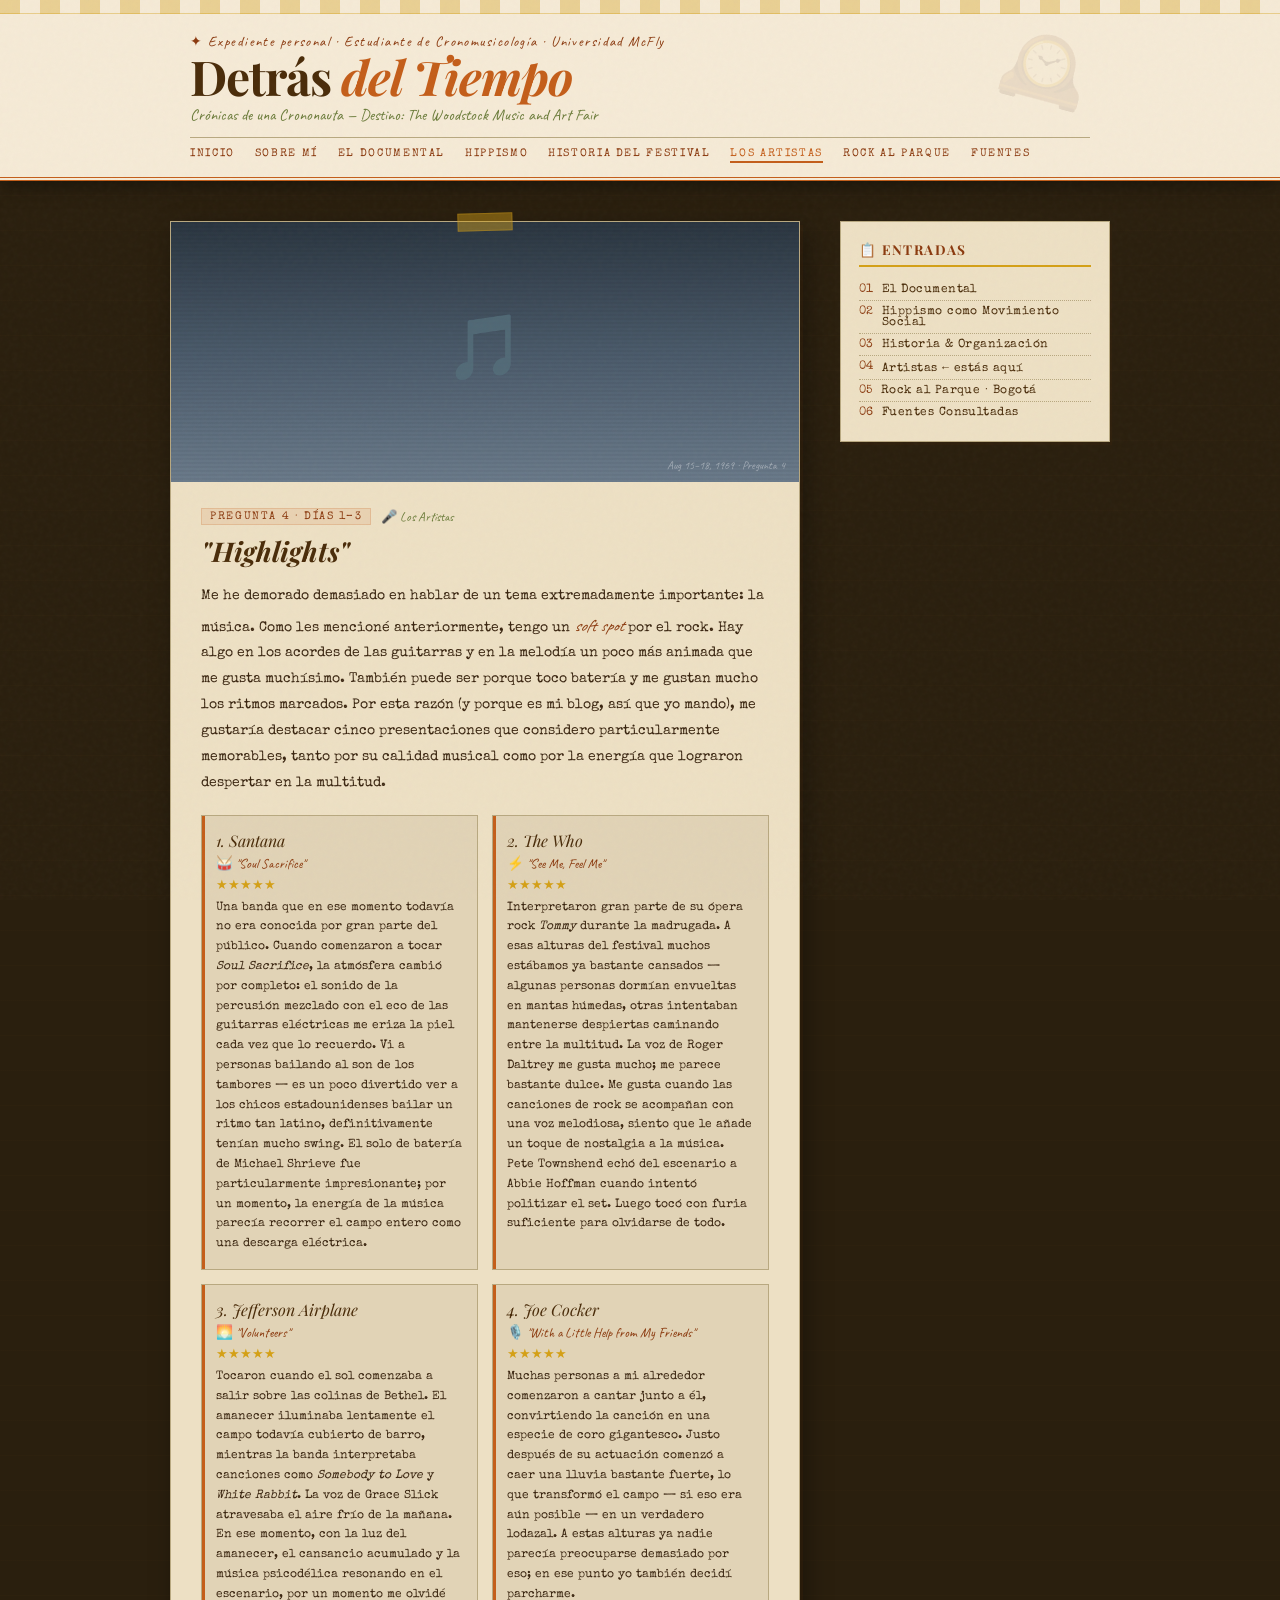
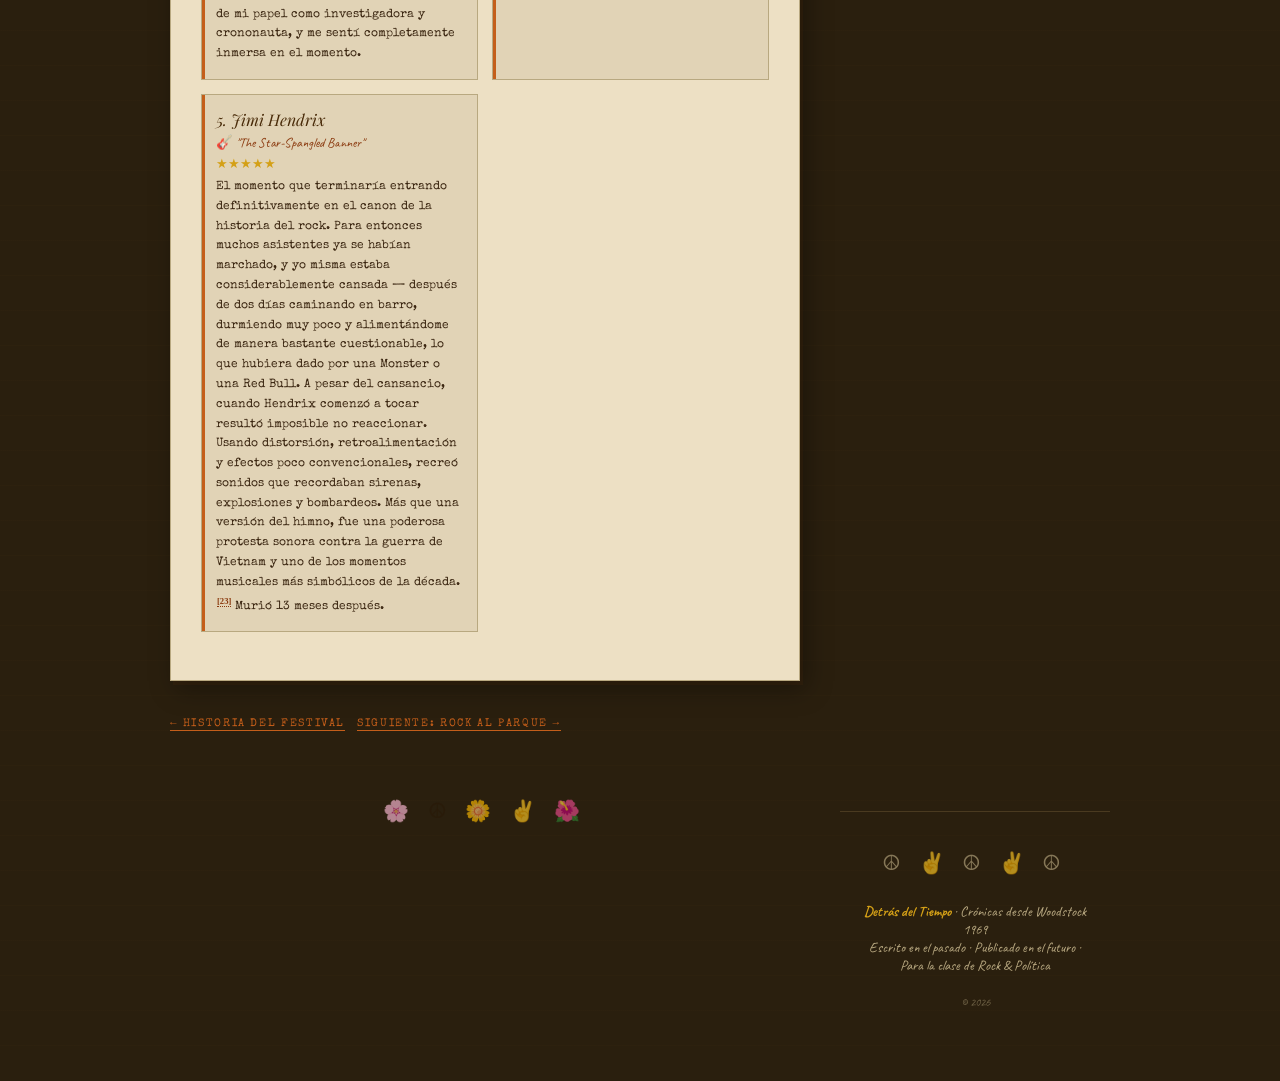
==== artistas.html @ f682b3ed "Update artistas.html" ====
<!DOCTYPE html>
<html lang="es">
<head>
<meta charset="UTF-8">
<meta name="viewport" content="width=device-width, initial-scale=1.0">
<title>Los Artistas — Detrás del Tiempo</title>
<link rel="stylesheet" href="style.css">
<style>
  .cite-link {
    font-size: 0.72em;
    vertical-align: super;
    color: var(--rust, #b85c38);
    text-decoration: none;
    font-family: 'Georgia', serif;
    font-weight: 700;
    margin-left: 1px;
    border-bottom: 1px dotted var(--rust, #b85c38);
    transition: color 0.2s, border-color 0.2s;
  }
  .cite-link:hover {
    color: var(--burnt, #8b3a1e);
    border-color: var(--burnt, #8b3a1e);
  }
</style>
</head>
<body>

<header>
  <div class="header-tape"></div>
  <div class="header-inner">
    <div class="peace-deco">🕰️</div>
    <p class="blog-eyebrow">✦ Expediente personal · Estudiante de Cronomusicología · Universidad McFly</p>
    <a href="index.html" class="blog-title">Detrás <span>del Tiempo</span></a>
    <p class="blog-subtitle">Crónicas de una Crononauta — Destino: The Woodstock Music and Art Fair</p>
    <nav>
      <a href="index.html">Inicio</a>
      <a href="sobre-mi.html">Sobre Mí</a>
      <a href="documental.html">El Documental</a>
      <a href="movimiento.html">Hippismo</a>
      <a href="historia.html">Historia del Festival</a>
      <a href="artistas.html" class="active">Los Artistas</a>
      <a href="bogota.html">Rock al Parque</a>
      <a href="fuentes.html">Fuentes</a>
    </nav>
  </div>
</header>

<div class="container">
  <main>
    <article class="card">
      <div class="tape"></div>
      <div class="page-hero ph-rain">
        <div class="photo-overlay"></div>
        <div class="hero-label">
          <span class="hero-emoji">🎵</span>
        </div>
        <div class="hero-stamp">Aug 15–18, 1969 · Pregunta 4</div>
      </div>
      <div class="card-body">
        <div class="card-meta">
          <span class="card-date">Pregunta 4 · Días 1–3</span>
          <span class="card-tag">🎤 Los Artistas</span>
        </div>
        <h1 class="card-title">"Highlights"</h1>

        <p class="text">
          Me he demorado demasiado en hablar de un tema extremadamente importante: la música.
          Como les mencioné anteriormente, tengo un <em>soft spot</em> por el rock. Hay algo
          en los acordes de las guitarras y en la melodía un poco más animada que me gusta
          muchísimo. También puede ser porque toco batería y me gustan mucho los ritmos
          marcados. Por esta razón (y porque es mi blog, así que yo mando), me gustaría
          destacar cinco presentaciones que considero particularmente memorables, tanto por
          su calidad musical como por la energía que lograron despertar en la multitud.
        </p>

        <div class="artist-grid">

          <div class="artist-card">
            <p class="artist-name">1. Santana</p>
            <p class="artist-song">🥁 "Soul Sacrifice"</p>
            <p class="artist-stars">★★★★★</p>
            <p class="artist-desc">Una banda que en ese momento todavía no era conocida por gran parte del público. Cuando comenzaron a tocar <em>Soul Sacrifice</em>, la atmósfera cambió por completo: el sonido de la percusión mezclado con el eco de las guitarras eléctricas me eriza la piel cada vez que lo recuerdo. Vi a personas bailando al son de los tambores — es un poco divertido ver a los chicos estadounidenses bailar un ritmo tan latino, definitivamente tenían mucho swing. El solo de batería de Michael Shrieve fue particularmente impresionante; por un momento, la energía de la música parecía recorrer el campo entero como una descarga eléctrica.</p>
          </div>

          <div class="artist-card">
            <p class="artist-name">2. The Who</p>
            <p class="artist-song">⚡ "See Me, Feel Me"</p>
            <p class="artist-stars">★★★★★</p>
            <p class="artist-desc">Interpretaron gran parte de su ópera rock <em>Tommy</em> durante la madrugada. A esas alturas del festival muchos estábamos ya bastante cansados — algunas personas dormían envueltas en mantas húmedas, otras intentaban mantenerse despiertas caminando entre la multitud. La voz de Roger Daltrey me gusta mucho; me parece bastante dulce. Me gusta cuando las canciones de rock se acompañan con una voz melodiosa, siento que le añade un toque de nostalgia a la música. Pete Townshend echó del escenario a Abbie Hoffman cuando intentó politizar el set. Luego tocó con furia suficiente para olvidarse de todo.</p>
          </div>

          <div class="artist-card">
            <p class="artist-name">3. Jefferson Airplane</p>
            <p class="artist-song">🌅 "Volunteers"</p>
            <p class="artist-stars">★★★★★</p>
            <p class="artist-desc">Tocaron cuando el sol comenzaba a salir sobre las colinas de Bethel. El amanecer iluminaba lentamente el campo todavía cubierto de barro, mientras la banda interpretaba canciones como <em>Somebody to Love</em> y <em>White Rabbit</em>. La voz de Grace Slick atravesaba el aire frío de la mañana. En ese momento, con la luz del amanecer, el cansancio acumulado y la música psicodélica resonando en el escenario, por un momento me olvidé de mi papel como investigadora y crononauta, y me sentí completamente inmersa en el momento.</p>
          </div>

          <div class="artist-card">
            <p class="artist-name">4. Joe Cocker</p>
            <p class="artist-song">🎙️ "With a Little Help from My Friends"</p>
            <p class="artist-stars">★★★★★</p>
            <p class="artist-desc">Muchas personas a mi alrededor comenzaron a cantar junto a él, convirtiendo la canción en una especie de coro gigantesco. Justo después de su actuación comenzó a caer una lluvia bastante fuerte, lo que transformó el campo — si eso era aún posible — en un verdadero lodazal. A estas alturas ya nadie parecía preocuparse demasiado por eso; en ese punto yo también decidí parcharme.</p>
          </div>

          <div class="artist-card">
            <p class="artist-name">5. Jimi Hendrix</p>
            <p class="artist-song">🎸 "The Star-Spangled Banner"</p>
            <p class="artist-stars">★★★★★</p>
            <p class="artist-desc">El momento que terminaría entrando definitivamente en el canon de la historia del rock. Para entonces muchos asistentes ya se habían marchado, y yo misma estaba considerablemente cansada — después de dos días caminando en barro, durmiendo muy poco y alimentándome de manera bastante cuestionable, lo que hubiera dado por una Monster o una Red Bull. A pesar del cansancio, cuando Hendrix comenzó a tocar resultó imposible no reaccionar. Usando distorsión, retroalimentación y efectos poco convencionales, recreó sonidos que recordaban sirenas, explosiones y bombardeos. Más que una versión del himno, fue una poderosa protesta sonora contra la guerra de Vietnam y uno de los momentos musicales más simbólicos de la década.<a href="fuentes.html#h23" class="cite-link" title="Jimi Hendrix's National Anthem – Live For Live Music">[23]</a> Murió 13 meses después.</p>
          </div>
        </div>

      </div>
    </article>

    <div style="display:flex; gap:12px; flex-wrap:wrap; margin-bottom:20px">
      <a href="historia.html" class="read-more">← Historia del Festival</a>
      <a href="bogota.html" class="read-more">Siguiente: Rock al Parque →</a>
    </div>
  </main>

    <div class="sidebar-widget">
      <p class="widget-title">📋 Entradas</p>
      <ul class="toc-list">
        <li><a href="documental.html"><span class="toc-num">01</span> El Documental</a></li>
        <li><a href="movimiento.html"><span class="toc-num">02</span> Hippismo como Movimiento Social</a></li>
        <li><a href="historia.html"><span class="toc-num">03</span> Historia & Organización</a></li>
        <li><a href="artistas.html"><span class="toc-num">04</span> Artistas ← estás aquí</a></li>
        <li><a href="bogota.html"><span class="toc-num">05</span> Rock al Parque · Bogotá</a></li>
        <li><a href="fuentes.html"><span class="toc-num">06</span> Fuentes Consultadas</a></li>
      </ul>
    </div>

    <div class="flowers">🌸 ☮ 🌼 ✌ 🌺</div>

<footer>
  <div class="flowers">☮ ✌ ☮ ✌ ☮</div><br>
  <strong>Detrás del Tiempo</strong> · Crónicas desde Woodstock 1969<br>
  Escrito en el pasado · Publicado en el futuro · Para la clase de Rock & Política
  <br><br>
  <small style="opacity:0.5">© 2026</small>
</footer>

</body>
</html>
---- style.css ----
/* ═══════════════════════════════════════
   DETRÁS DEL TIEMPO — Woodstock '69
   Shared Stylesheet
═══════════════════════════════════════ */

@import url('https://fonts.googleapis.com/css2?family=Special+Elite&family=Caveat:wght@400;600;700&family=Playfair+Display:ital,wght@0,400;0,700;1,400&display=swap');

:root {
  --cream: #f5ead6;
  --burnt: #c45e1a;
  --brown: #4a2c0a;
  --olive: #6b7c3a;
  --mustard: #d4a017;
  --rust: #8b3a0f;
  --ink: #2a1a08;
  --paper: #ede0c4;
  --fade: #b8a880;
  --dark-bg: #2a1f0e;
}

* { margin: 0; padding: 0; box-sizing: border-box; }
html { scroll-behavior: smooth; }

body {
  background-color: var(--dark-bg);
  background-image: repeating-linear-gradient(0deg, transparent, transparent 34px, rgba(90,60,20,0.06) 34px, rgba(90,60,20,0.06) 35px);
  font-family: 'Special Elite', monospace;
  color: var(--ink);
  overflow-x: hidden;
  min-height: 100vh;
}

body::before {
  content: '';
  position: fixed;
  top: 0; left: 0; width: 100%; height: 100%;
  background-image: url("data:image/svg+xml,%3Csvg viewBox='0 0 200 200' xmlns='http://www.w3.org/2000/svg'%3E%3Cfilter id='n'%3E%3CfeTurbulence type='fractalNoise' baseFrequency='0.9' numOctaves='4' stitchTiles='stitch'/%3E%3C/filter%3E%3Crect width='100%25' height='100%25' filter='url(%23n)' opacity='0.07'/%3E%3C/svg%3E");
  pointer-events: none;
  z-index: 1000;
  opacity: 0.35;
}

/* ─── HEADER ─── */
header {
  background: var(--cream);
  border-bottom: 4px double var(--burnt);
  position: sticky;
  top: 0;
  z-index: 500;
  box-shadow: 0 4px 20px rgba(0,0,0,0.4);
}

.header-tape {
  height: 14px;
  background: repeating-linear-gradient(90deg, rgba(212,160,23,0.35) 0px, rgba(212,160,23,0.35) 20px, transparent 20px, transparent 40px);
  border-bottom: 1px solid rgba(212,160,23,0.4);
}

.header-inner {
  max-width: 980px;
  margin: 0 auto;
  padding: 18px 40px 14px;
  position: relative;
}

.blog-eyebrow {
  font-family: 'Caveat', cursive;
  font-size: 0.9rem;
  color: var(--rust);
  letter-spacing: 0.1em;
  margin-bottom: 2px;
}

.blog-title {
  font-family: 'Playfair Display', serif;
  font-size: 3rem;
  font-weight: 700;
  color: var(--brown);
  line-height: 1;
  letter-spacing: -0.02em;
  text-decoration: none;
  display: inline-block;
}

.blog-title span { color: var(--burnt); font-style: italic; }

.blog-subtitle {
  font-family: 'Caveat', cursive;
  font-size: 1rem;
  color: var(--olive);
  margin-top: 4px;
}

.peace-deco {
  position: absolute;
  right: 40px;
  top: 10px;
  font-size: 4.5rem;
  opacity: 0.1;
  transform: rotate(15deg);
  user-select: none;
}

nav {
  border-top: 1px solid var(--fade);
  margin-top: 12px;
  padding-top: 10px;
  display: flex;
  gap: 20px;
  flex-wrap: wrap;
}

nav a {
  font-family: 'Special Elite', monospace;
  font-size: 0.68rem;
  color: var(--rust);
  text-decoration: none;
  letter-spacing: 0.15em;
  text-transform: uppercase;
  transition: color 0.2s;
  white-space: nowrap;
  padding-bottom: 2px;
}

nav a:hover { color: var(--burnt); }
nav a.active {
  color: var(--burnt);
  border-bottom: 2px solid var(--burnt);
}

/* ─── PAGE LAYOUT ─── */
.container {
  max-width: 980px;
  margin: 40px auto;
  padding: 0 20px;
  display: grid;
  grid-template-columns: 1fr 270px;
  gap: 40px;
  align-items: start;
}

.container.full-width {
  grid-template-columns: 1fr;
  max-width: 780px;
}

/* ─── PAGE HERO ─── */
.page-hero {
  width: 100%;
  height: 260px;
  display: flex;
  align-items: center;
  justify-content: center;
  position: relative;
  overflow: hidden;
  margin-bottom: 0;
}

.ph-film    { background: linear-gradient(160deg,#1a1a2e,#2d2d4a,#0a0a1a); }
.ph-crowd   { background: linear-gradient(160deg,#4a6741,#2d4a28,#1a2e18,#3d5c38); }
.ph-stage   { background: linear-gradient(180deg,#1a0a00,#3d1a00,#6b3010,#c45e1a); }
.ph-rain    { background: linear-gradient(180deg,#2a3540,#4a5a6a,#6a7a8a); }
.ph-bogota  { background: linear-gradient(160deg,#1a3020,#2a5035,#3a6a45,#1a3020); }
.ph-sources { background: linear-gradient(160deg,#2a1f0e,#4a3520,#3a2510); }
.ph-home    { background: linear-gradient(160deg,#3d1a00,#6b3010,#4a6741,#1a2e18); }

.photo-overlay {
  position: absolute;
  inset: 0;
  background: repeating-linear-gradient(0deg,transparent,transparent 2px,rgba(0,0,0,0.04) 2px,rgba(0,0,0,0.04) 4px);
}

.hero-label {
  font-family: 'Caveat', cursive;
  color: rgba(255,255,255,0.8);
  font-size: 1.1rem;
  text-align: center;
  z-index: 1;
  padding: 16px 24px;
}

.hero-emoji { font-size: 4rem; display: block; margin-bottom: 8px; }
.hero-stamp {
  position: absolute;
  bottom: 10px; right: 14px;
  font-family: 'Caveat', cursive;
  font-size: 0.72rem;
  color: rgba(255,255,255,0.4);
}

/* ─── CARD / CONTENT WRAPPER ─── */
.card {
  background: var(--paper);
  border: 1px solid var(--fade);
  margin-bottom: 36px;
  position: relative;
  box-shadow: 3px 4px 0 rgba(74,44,10,0.2), 6px 8px 24px rgba(0,0,0,0.35);
  animation: fadeUp 0.6s ease both;
}

@keyframes fadeUp {
  from { opacity: 0; transform: translateY(22px); }
  to   { opacity: 1; transform: translateY(0); }
}

.tape {
  position: absolute;
  top: -9px;
  left: 50%;
  transform: translateX(-50%) rotate(-1.5deg);
  width: 55px;
  height: 18px;
  background: rgba(212,160,23,0.45);
  border: 1px solid rgba(212,160,23,0.3);
  z-index: 10;
}

.card-body { padding: 26px 30px 30px; }

.card-meta {
  display: flex;
  align-items: center;
  gap: 10px;
  margin-bottom: 10px;
  flex-wrap: wrap;
}

.card-date {
  font-family: 'Special Elite', monospace;
  font-size: 0.68rem;
  letter-spacing: 0.15em;
  text-transform: uppercase;
  color: var(--rust);
  background: rgba(196,94,26,0.1);
  padding: 2px 8px;
  border: 1px solid rgba(196,94,26,0.2);
}

.card-tag {
  font-family: 'Caveat', cursive;
  font-size: 0.82rem;
  color: var(--olive);
}

.academic-badge {
  font-family: 'Special Elite', monospace;
  font-size: 0.6rem;
  letter-spacing: 0.12em;
  text-transform: uppercase;
  background: var(--brown);
  color: var(--cream);
  padding: 2px 7px;
}

.card-title {
  font-family: 'Playfair Display', serif;
  font-size: 1.7rem;
  font-weight: 700;
  color: var(--brown);
  line-height: 1.2;
  margin-bottom: 16px;
  font-style: italic;
}

.text {
  font-family: 'Special Elite', monospace;
  font-size: 0.86rem;
  line-height: 1.88;
  color: #3a2510;
}

.text em {
  font-family: 'Caveat', cursive;
  font-size: 1.05rem;
  color: var(--rust);
  font-style: italic;
}

.text strong { color: var(--brown); }

/* ─── ACADEMIC BOX ─── */
.academic-box {
  background: rgba(74,44,10,0.06);
  border-left: 3px solid var(--mustard);
  padding: 16px 18px;
  margin: 18px 0;
}

.academic-box h4 {
  font-family: 'Playfair Display', serif;
  font-size: 0.95rem;
  color: var(--brown);
  margin-bottom: 8px;
  font-style: italic;
}

.academic-box p {
  font-family: 'Special Elite', monospace;
  font-size: 0.82rem;
  line-height: 1.82;
  color: #3a2510;
  margin-bottom: 14px;
}

/* ─── FICHA TÉCNICA ─── */
.ficha {
  background: var(--cream);
  border: 2px solid var(--brown);
  padding: 20px 22px;
  margin: 18px 0;
  position: relative;
}

.ficha::before {
  content: 'FICHA TÉCNICA';
  position: absolute;
  top: -10px; left: 16px;
  background: var(--brown);
  color: var(--cream);
  font-family: 'Special Elite', monospace;
  font-size: 0.65rem;
  letter-spacing: 0.2em;
  padding: 2px 10px;
}

.ficha-grid {
  display: grid;
  grid-template-columns: 1fr 1fr;
  gap: 6px 20px;
  margin-top: 10px;
}

.ficha-item {
  font-family: 'Special Elite', monospace;
  font-size: 0.78rem;
  color: var(--brown);
  line-height: 1.5;
  padding: 4px 0;
  border-bottom: 1px dotted var(--fade);
}

.ficha-item strong {
  display: block;
  font-size: 0.65rem;
  letter-spacing: 0.1em;
  text-transform: uppercase;
  color: var(--rust);
}

/* ─── POSTER ─── */
.poster {
  background: #1a0a00;
  border: 3px solid var(--mustard);
  padding: 20px;
  margin: 18px 0;
  text-align: center;
  position: relative;
  overflow: hidden;
}

.poster::before {
  content: '';
  position: absolute;
  inset: 4px;
  border: 1px solid rgba(212,160,23,0.3);
  pointer-events: none;
}

.poster-title {
  font-family: 'Playfair Display', serif;
  font-size: 1.5rem;
  color: var(--mustard);
  letter-spacing: 0.1em;
  text-transform: uppercase;
}

.poster-sub {
  font-family: 'Special Elite', monospace;
  font-size: 0.7rem;
  color: var(--cream);
  letter-spacing: 0.15em;
  text-transform: uppercase;
  margin: 6px 0 14px;
  opacity: 0.7;
}

.poster-divider { border: none; border-top: 1px solid rgba(212,160,23,0.4); margin: 10px 0; }

.poster-headliner { font-family: 'Playfair Display', serif; font-style: italic; color: var(--cream); margin: 6px 0; }
.poster-headliner.lg { font-size: 1.3rem; }
.poster-headliner.md { font-size: 1.05rem; opacity: 0.9; }
.poster-headliner.sm { font-size: 0.85rem; opacity: 0.75; }
.poster-headliner.xs { font-size: 0.72rem; opacity: 0.6; letter-spacing: 0.05em; }

.poster-date {
  font-family: 'Special Elite', monospace;
  font-size: 0.65rem;
  color: var(--mustard);
  letter-spacing: 0.2em;
  text-transform: uppercase;
  margin-top: 14px;
  opacity: 0.8;
}

/* ─── TIMELINE ─── */
.timeline { margin: 20px 0; }

.tl-item {
  display: flex;
  gap: 14px;
  margin-bottom: 16px;
  align-items: flex-start;
}

.tl-dot {
  width: 30px; height: 30px;
  border-radius: 50%;
  background: var(--burnt);
  border: 2px solid var(--mustard);
  flex-shrink: 0;
  display: flex;
  align-items: center;
  justify-content: center;
  font-size: 0.65rem;
  color: var(--cream);
  font-family: 'Special Elite', monospace;
  margin-top: 2px;
}

.tl-content h5 {
  font-family: 'Playfair Display', serif;
  font-size: 0.92rem;
  color: var(--brown);
  font-style: italic;
  margin-bottom: 4px;
}

.tl-content p {
  font-family: 'Special Elite', monospace;
  font-size: 0.78rem;
  color: #3a2510;
  line-height: 1.75;
}

/* ─── ARTIST GRID ─── */
.artist-grid {
  display: grid;
  grid-template-columns: 1fr 1fr;
  gap: 14px;
  margin: 18px 0;
}

.artist-card {
  background: rgba(74,44,10,0.07);
  border: 1px solid var(--fade);
  padding: 14px;
  position: relative;
}

.artist-card::before {
  content: '';
  position: absolute;
  top: 0; left: 0;
  width: 3px; height: 100%;
  background: var(--burnt);
}

.artist-name { font-family: 'Playfair Display', serif; font-size: 1rem; color: var(--brown); font-style: italic; margin-bottom: 4px; }
.artist-song { font-family: 'Caveat', cursive; font-size: 0.85rem; color: var(--rust); margin-bottom: 5px; }
.artist-stars { color: var(--mustard); font-size: 0.8rem; margin-bottom: 6px; }
.artist-desc { font-family: 'Special Elite', monospace; font-size: 0.75rem; color: #3a2510; line-height: 1.65; }

/* ─── QUOTE ─── */
.quote-block {
  border-left: 4px solid var(--burnt);
  padding: 12px 18px;
  margin: 16px 0;
  background: rgba(196,94,26,0.05);
}

.quote-block blockquote {
  font-family: 'Playfair Display', serif;
  font-style: italic;
  font-size: 1rem;
  color: var(--brown);
  line-height: 1.7;
}

.quote-block cite {
  display: block;
  margin-top: 6px;
  font-family: 'Special Elite', monospace;
  font-size: 0.65rem;
  color: var(--rust);
  letter-spacing: 0.1em;
  text-transform: uppercase;
}

/* ─── STICKY NOTE ─── */
.sticky-note {
  background: #f0e68c;
  padding: 18px 20px;
  transform: rotate(1.2deg);
  box-shadow: 2px 3px 10px rgba(0,0,0,0.25);
  margin-bottom: 32px;
  font-family: 'Caveat', cursive;
  font-size: 1rem;
  line-height: 1.7;
  color: #2a1a00;
  border-top: 3px solid rgba(0,0,0,0.08);
  animation: fadeUp 0.5s ease both;
}

.sticky-note strong { display: block; font-size: 1.1rem; margin-bottom: 4px; }

/* ─── DIVIDER ─── */
.divider {
  text-align: center;
  color: var(--mustard);
  font-size: 1rem;
  letter-spacing: 0.5em;
  margin: 4px 0 28px;
  opacity: 0.55;
}

/* ─── HOME POST CARDS ─── */
.post-card {
  background: var(--paper);
  border: 1px solid var(--fade);
  margin-bottom: 28px;
  position: relative;
  box-shadow: 3px 4px 0 rgba(74,44,10,0.2), 6px 8px 20px rgba(0,0,0,0.3);
  transition: transform 0.2s, box-shadow 0.2s;
}

.post-card:hover {
  transform: translateY(-3px);
  box-shadow: 4px 7px 0 rgba(74,44,10,0.2), 8px 14px 28px rgba(0,0,0,0.4);
}

.post-thumb {
  width: 100%;
  height: 180px;
  display: flex;
  align-items: center;
  justify-content: center;
  position: relative;
  overflow: hidden;
}

.post-thumb-label {
  font-family: 'Caveat', cursive;
  color: rgba(255,255,255,0.75);
  font-size: 0.9rem;
  text-align: center;
  z-index: 1;
  padding: 10px;
}

.post-thumb-emoji { font-size: 2.8rem; display: block; margin-bottom: 4px; }

.post-body { padding: 18px 20px 20px; }

.post-title-link {
  font-family: 'Playfair Display', serif;
  font-size: 1.25rem;
  font-weight: 700;
  color: var(--brown);
  line-height: 1.3;
  margin-bottom: 8px;
  font-style: italic;
  text-decoration: none;
  display: block;
}

.post-title-link:hover { color: var(--burnt); }

.post-excerpt {
  font-family: 'Special Elite', monospace;
  font-size: 0.8rem;
  line-height: 1.75;
  color: #3a2510;
  margin-bottom: 12px;
}

.read-more {
  display: inline-block;
  font-family: 'Special Elite', monospace;
  font-size: 0.68rem;
  letter-spacing: 0.15em;
  text-transform: uppercase;
  color: var(--burnt);
  text-decoration: none;
  border-bottom: 1px solid var(--burnt);
  padding-bottom: 1px;
  transition: all 0.2s;
}

.read-more:hover { color: var(--rust); border-color: var(--rust); }

/* ─── SIDEBAR ─── */
.sidebar { position: sticky; top: 100px; }

.sidebar-widget {
  background: var(--paper);
  border: 1px solid var(--fade);
  padding: 18px;
  margin-bottom: 20px;
  box-shadow: 2px 3px 0 rgba(74,44,10,0.15);
}

.widget-title {
  font-family: 'Playfair Display', serif;
  font-size: 0.85rem;
  font-weight: 700;
  color: var(--rust);
  text-transform: uppercase;
  letter-spacing: 0.1em;
  margin-bottom: 12px;
  padding-bottom: 7px;
  border-bottom: 2px solid var(--mustard);
}

.about-text {
  font-family: 'Caveat', cursive;
  font-size: 0.98rem;
  line-height: 1.7;
  color: var(--brown);
}

.avatar-circle {
  width: 65px; height: 65px;
  border-radius: 50%;
  background: linear-gradient(135deg, var(--olive), var(--burnt));
  display: flex;
  align-items: center;
  justify-content: center;
  font-size: 1.8rem;
  margin: 0 auto 10px;
  border: 3px solid var(--mustard);
}

.setlist { list-style: none; }

.setlist li {
  font-family: 'Special Elite', monospace;
  font-size: 0.75rem;
  color: var(--brown);
  padding: 5px 0;
  border-bottom: 1px dotted var(--fade);
  display: flex;
  justify-content: space-between;
}

.setlist li:last-child { border-bottom: none; }
.setlist li span { font-family: 'Caveat', cursive; color: var(--rust); font-size: 0.82rem; }

.context-tag {
  display: inline-block;
  background: var(--olive);
  color: var(--cream);
  font-size: 0.58rem;
  letter-spacing: 0.1em;
  text-transform: uppercase;
  padding: 2px 6px;
  margin: 2px 2px 2px 0;
}

.flowers {
  text-align: center;
  font-size: 1.3rem;
  letter-spacing: 0.3em;
  padding: 8px 0;
  opacity: 0.65;
}

.toc-list { list-style: none; }

.toc-list li {
  border-bottom: 1px dotted var(--fade);
  padding: 5px 0;
}

.toc-list li:last-child { border-bottom: none; }

.toc-list a {
  font-family: 'Special Elite', monospace;
  font-size: 0.72rem;
  color: var(--brown);
  text-decoration: none;
  letter-spacing: 0.04em;
  transition: color 0.2s;
  display: flex;
  gap: 8px;
  align-items: flex-start;
}

.toc-list a:hover { color: var(--burnt); }
.toc-num { color: var(--rust); flex-shrink: 0; }

/* ─── SOURCES ─── */
.sources-list { list-style: none; }

.sources-list li {
  font-family: 'Special Elite', monospace;
  font-size: 0.78rem;
  color: #3a2510;
  line-height: 1.75;
  padding: 8px 0 8px 16px;
  border-bottom: 1px dotted var(--fade);
  position: relative;
}

.sources-list li::before { content: '›'; position: absolute; left: 0; color: var(--rust); }
.sources-list li:last-child { border-bottom: none; }
.sources-list a { color: var(--burnt); text-decoration: underline; text-underline-offset: 2px; }

/* ─── FOOTER ─── */
footer {
  text-align: center;
  padding: 30px 20px;
  font-family: 'Caveat', cursive;
  color: var(--fade);
  font-size: 0.9rem;
  border-top: 1px solid #4a3a20;
  margin-top: 20px;
}

footer strong { color: var(--mustard); }

/* ─── TESTIMONY ─── */
.testimony {
  margin: 28px 0;
  position: relative;
}

.testimony-intro {
  font-family: 'Special Elite', monospace;
  font-size: 0.86rem;
  line-height: 1.88;
  color: #3a2510;
  margin-bottom: 18px;
}

.testimony-header {
  display: flex;
  align-items: center;
  gap: 14px;
  margin-bottom: 16px;
}

.testimony-avatar {
  width: 48px;
  height: 48px;
  border-radius: 50%;
  background: linear-gradient(135deg, var(--olive), var(--burnt));
  border: 2px solid var(--mustard);
  display: flex;
  align-items: center;
  justify-content: center;
  font-size: 1.4rem;
  flex-shrink: 0;
}

.testimony-who {
  display: flex;
  flex-direction: column;
  gap: 2px;
}

.testimony-name {
  font-family: 'Playfair Display', serif;
  font-size: 0.95rem;
  font-style: italic;
  color: var(--brown);
  font-weight: 700;
}

.testimony-from {
  font-family: 'Special Elite', monospace;
  font-size: 0.62rem;
  letter-spacing: 0.12em;
  text-transform: uppercase;
  color: var(--rust);
}

.testimony-quotes {
  border-left: 3px solid var(--burnt);
  padding-left: 18px;
  display: flex;
  flex-direction: column;
  gap: 14px;
  position: relative;
}

.testimony-quotes::before {
  content: '\201C';
  position: absolute;
  top: -10px;
  left: -16px;
  font-family: 'Playfair Display', serif;
  font-size: 3.5rem;
  color: var(--burnt);
  opacity: 0.35;
  line-height: 1;
}

.testimony-line {
  background: rgba(74,44,10,0.05);
  border: 1px solid rgba(180,150,100,0.25);
  padding: 12px 16px;
  position: relative;
}

.testimony-line::before {
  content: '';
  position: absolute;
  left: -10px;
  top: 50%;
  transform: translateY(-50%);
  width: 0;
  height: 0;
  border-top: 7px solid transparent;
  border-bottom: 7px solid transparent;
  border-right: 8px solid rgba(180,150,100,0.25);
}

.testimony-line::after {
  content: '';
  position: absolute;
  left: -8px;
  top: 50%;
  transform: translateY(-50%);
  width: 0;
  height: 0;
  border-top: 6px solid transparent;
  border-bottom: 6px solid transparent;
  border-right: 7px solid rgba(237,224,196,0.9);
}

.testimony-speaker {
  font-family: 'Special Elite', monospace;
  font-size: 0.6rem;
  letter-spacing: 0.1em;
  text-transform: uppercase;
  color: var(--rust);
  margin-bottom: 5px;
  opacity: 0.75;
}

.testimony-text {
  font-family: 'Caveat', cursive;
  font-size: 1.1rem;
  color: var(--brown);
  line-height: 1.65;
  font-style: italic;
}

.testimony-bridge {
  font-family: 'Special Elite', monospace;
  font-size: 0.82rem;
  line-height: 1.8;
  color: #5a3a20;
  padding: 4px 0;
  font-style: italic;
  opacity: 0.85;
}

.testimony-tape {
  position: absolute;
  top: -7px;
  right: 20px;
  width: 40px;
  height: 14px;
  background: rgba(212,160,23,0.4);
  border: 1px solid rgba(212,160,23,0.25);
  transform: rotate(2deg);
}

/* ─── RESPONSIVE ─── */
@media (max-width: 720px) {
  .container { grid-template-columns: 1fr; }
  .blog-title { font-size: 2.1rem; }
  .sidebar { position: static; }
  .ficha-grid { grid-template-columns: 1fr; }
  .artist-grid { grid-template-columns: 1fr; }
  .header-inner { padding: 14px 18px 10px; }
  nav { gap: 12px; }
  .page-hero { height: 200px; }
}
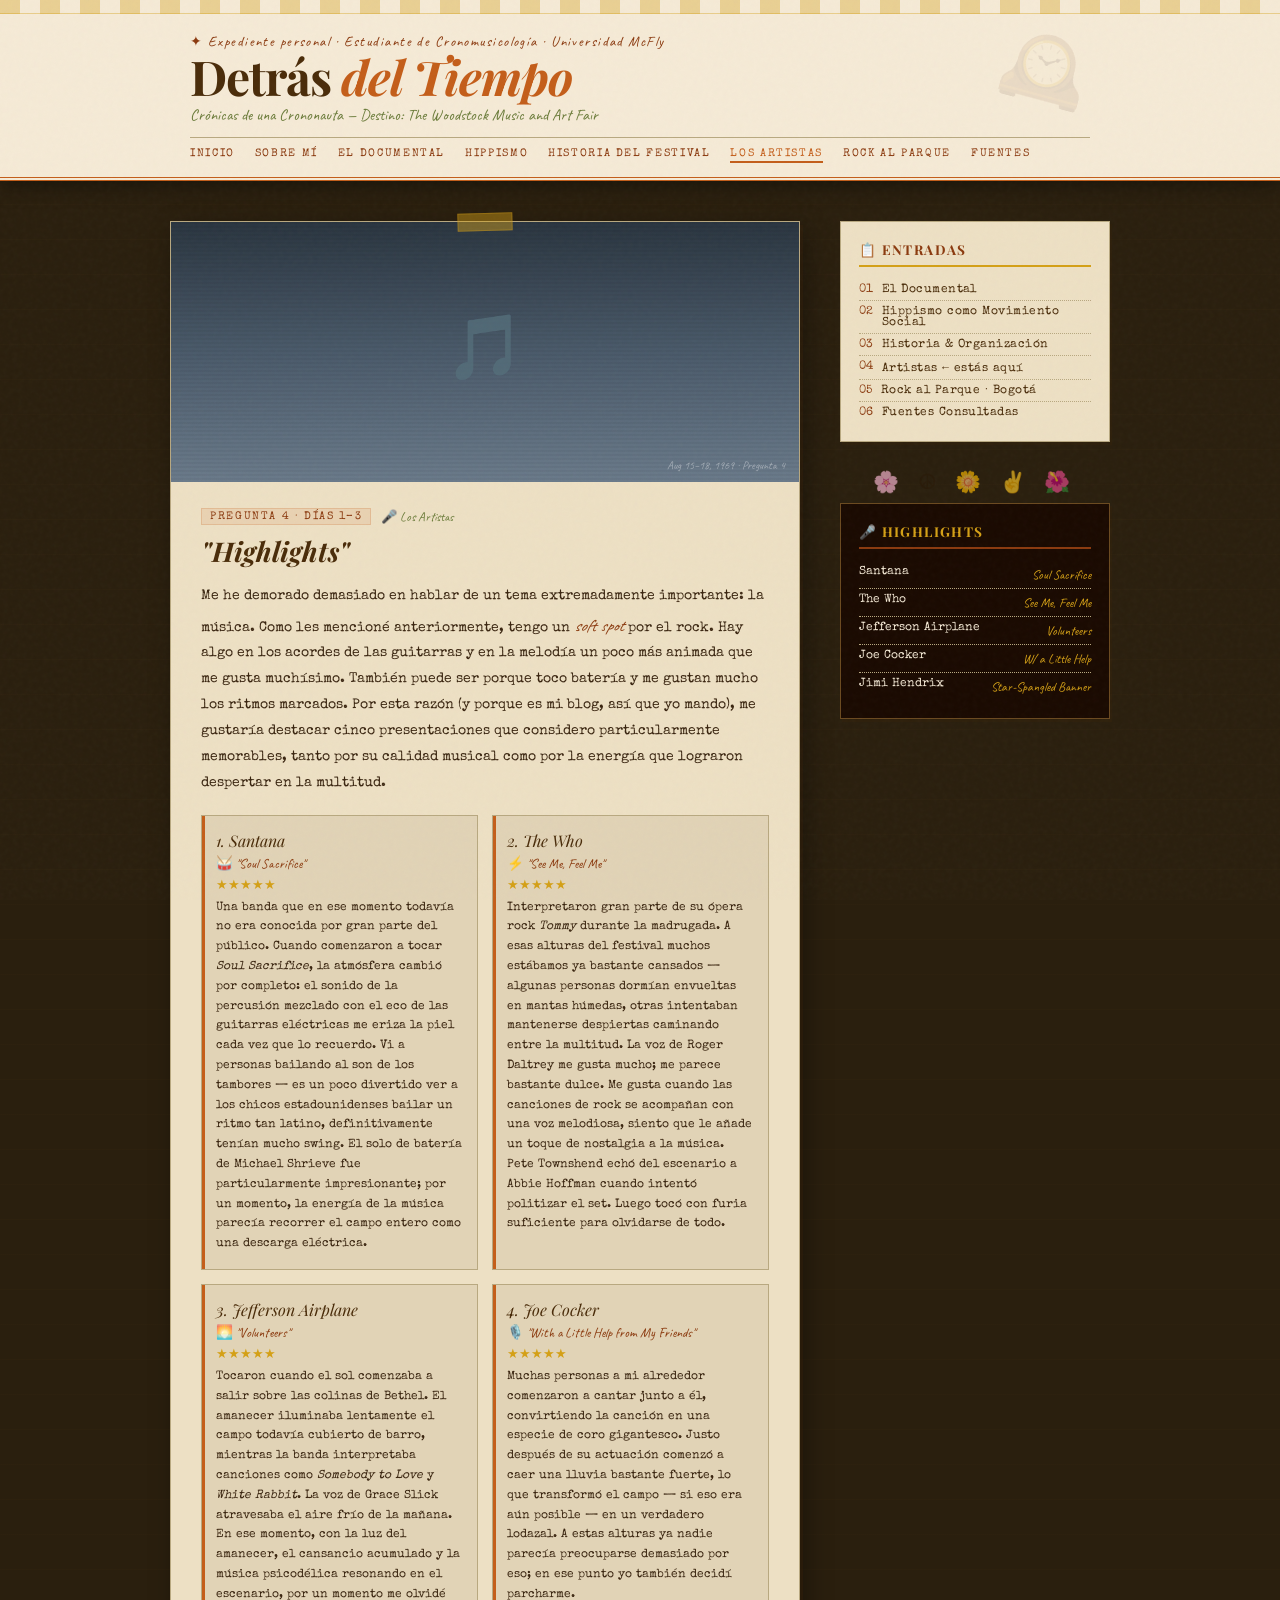
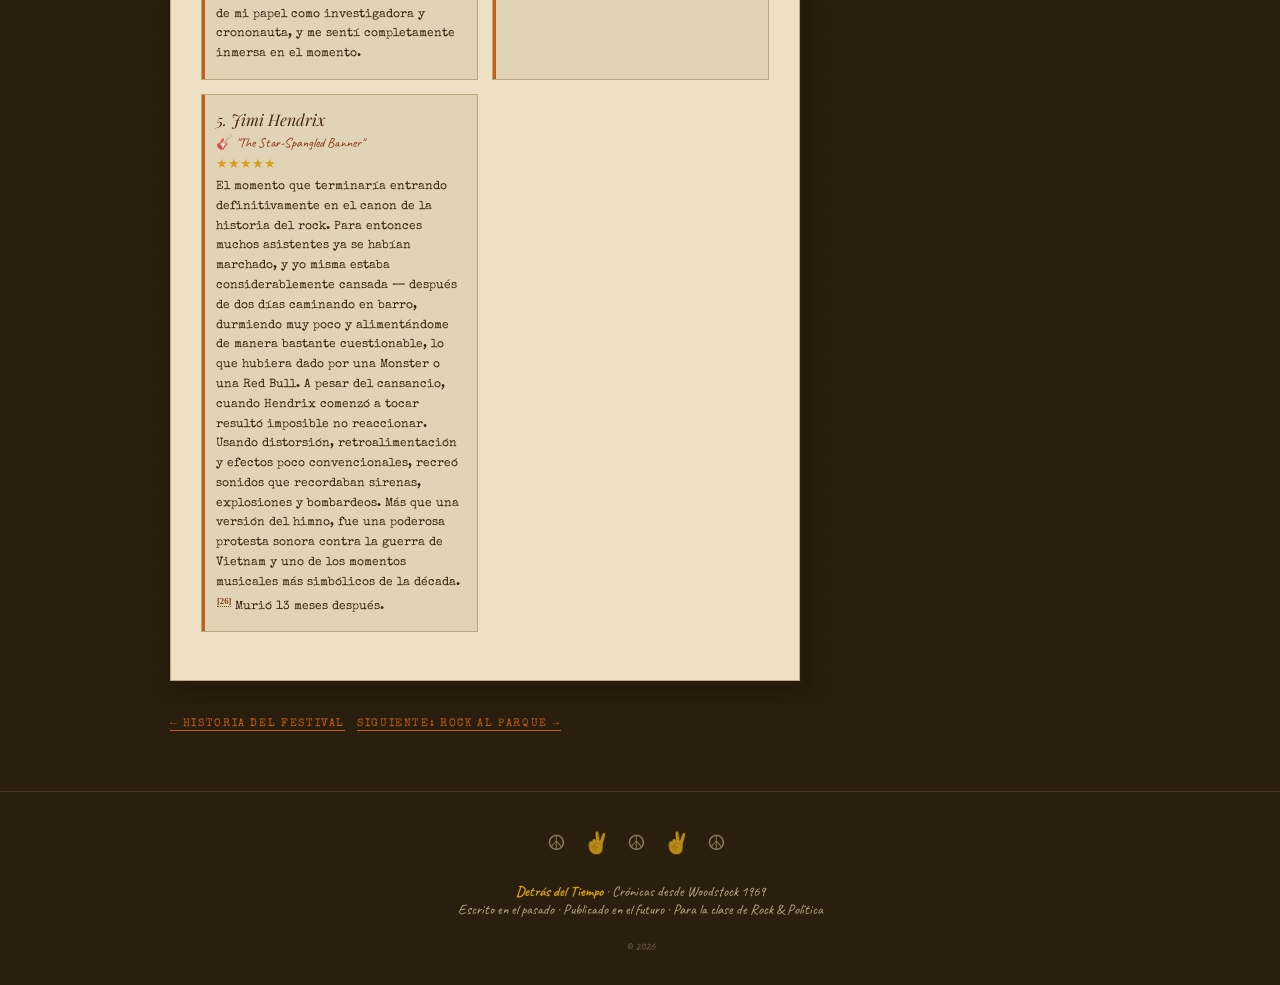
==== commit 8f1d2e8e: "Add files via upload" ====
--- a/artistas.html
+++ b/artistas.html
@@ -107,7 +107,7 @@
             <p class="artist-name">5. Jimi Hendrix</p>
             <p class="artist-song">🎸 "The Star-Spangled Banner"</p>
             <p class="artist-stars">★★★★★</p>
-            <p class="artist-desc">El momento que terminaría entrando definitivamente en el canon de la historia del rock. Para entonces muchos asistentes ya se habían marchado, y yo misma estaba considerablemente cansada — después de dos días caminando en barro, durmiendo muy poco y alimentándome de manera bastante cuestionable, lo que hubiera dado por una Monster o una Red Bull. A pesar del cansancio, cuando Hendrix comenzó a tocar resultó imposible no reaccionar. Usando distorsión, retroalimentación y efectos poco convencionales, recreó sonidos que recordaban sirenas, explosiones y bombardeos. Más que una versión del himno, fue una poderosa protesta sonora contra la guerra de Vietnam y uno de los momentos musicales más simbólicos de la década.<a href="fuentes.html#h23" class="cite-link" title="Jimi Hendrix's National Anthem – Live For Live Music">[23]</a> Murió 13 meses después.</p>
+            <p class="artist-desc">El momento que terminaría entrando definitivamente en el canon de la historia del rock. Para entonces muchos asistentes ya se habían marchado, y yo misma estaba considerablemente cansada — después de dos días caminando en barro, durmiendo muy poco y alimentándome de manera bastante cuestionable, lo que hubiera dado por una Monster o una Red Bull. A pesar del cansancio, cuando Hendrix comenzó a tocar resultó imposible no reaccionar. Usando distorsión, retroalimentación y efectos poco convencionales, recreó sonidos que recordaban sirenas, explosiones y bombardeos. Más que una versión del himno, fue una poderosa protesta sonora contra la guerra de Vietnam y uno de los momentos musicales más simbólicos de la década.<a href="fuentes.html#h23" class="cite-link" title="Jimi Hendrix's National Anthem – Live For Live Music">[26]</a> Murió 13 meses después.</p>
           </div>
         </div>
 
@@ -120,6 +120,7 @@
     </div>
   </main>
 
+  <aside class="sidebar">
     <div class="sidebar-widget">
       <p class="widget-title">📋 Entradas</p>
       <ul class="toc-list">
@@ -134,6 +135,19 @@
 
     <div class="flowers">🌸 ☮ 🌼 ✌ 🌺</div>
 
+    <div class="sidebar-widget" style="background:#1a0a00; border-color:#6b4a20;">
+      <p class="widget-title" style="color:var(--mustard); border-color:var(--rust)">🎤 Highlights</p>
+      <ul class="setlist">
+        <li style="color:var(--cream)">Santana <span style="color:var(--mustard)">Soul Sacrifice</span></li>
+        <li style="color:var(--cream)">The Who <span style="color:var(--mustard)">See Me, Feel Me</span></li>
+        <li style="color:var(--cream)">Jefferson Airplane <span style="color:var(--mustard)">Volunteers</span></li>
+        <li style="color:var(--cream)">Joe Cocker <span style="color:var(--mustard)">W/ a Little Help</span></li>
+        <li style="color:var(--cream)">Jimi Hendrix <span style="color:var(--mustard)">Star-Spangled Banner</span></li>
+      </ul>
+    </div>
+  </aside>
+</div>
+
 <footer>
   <div class="flowers">☮ ✌ ☮ ✌ ☮</div><br>
   <strong>Detrás del Tiempo</strong> · Crónicas desde Woodstock 1969<br>
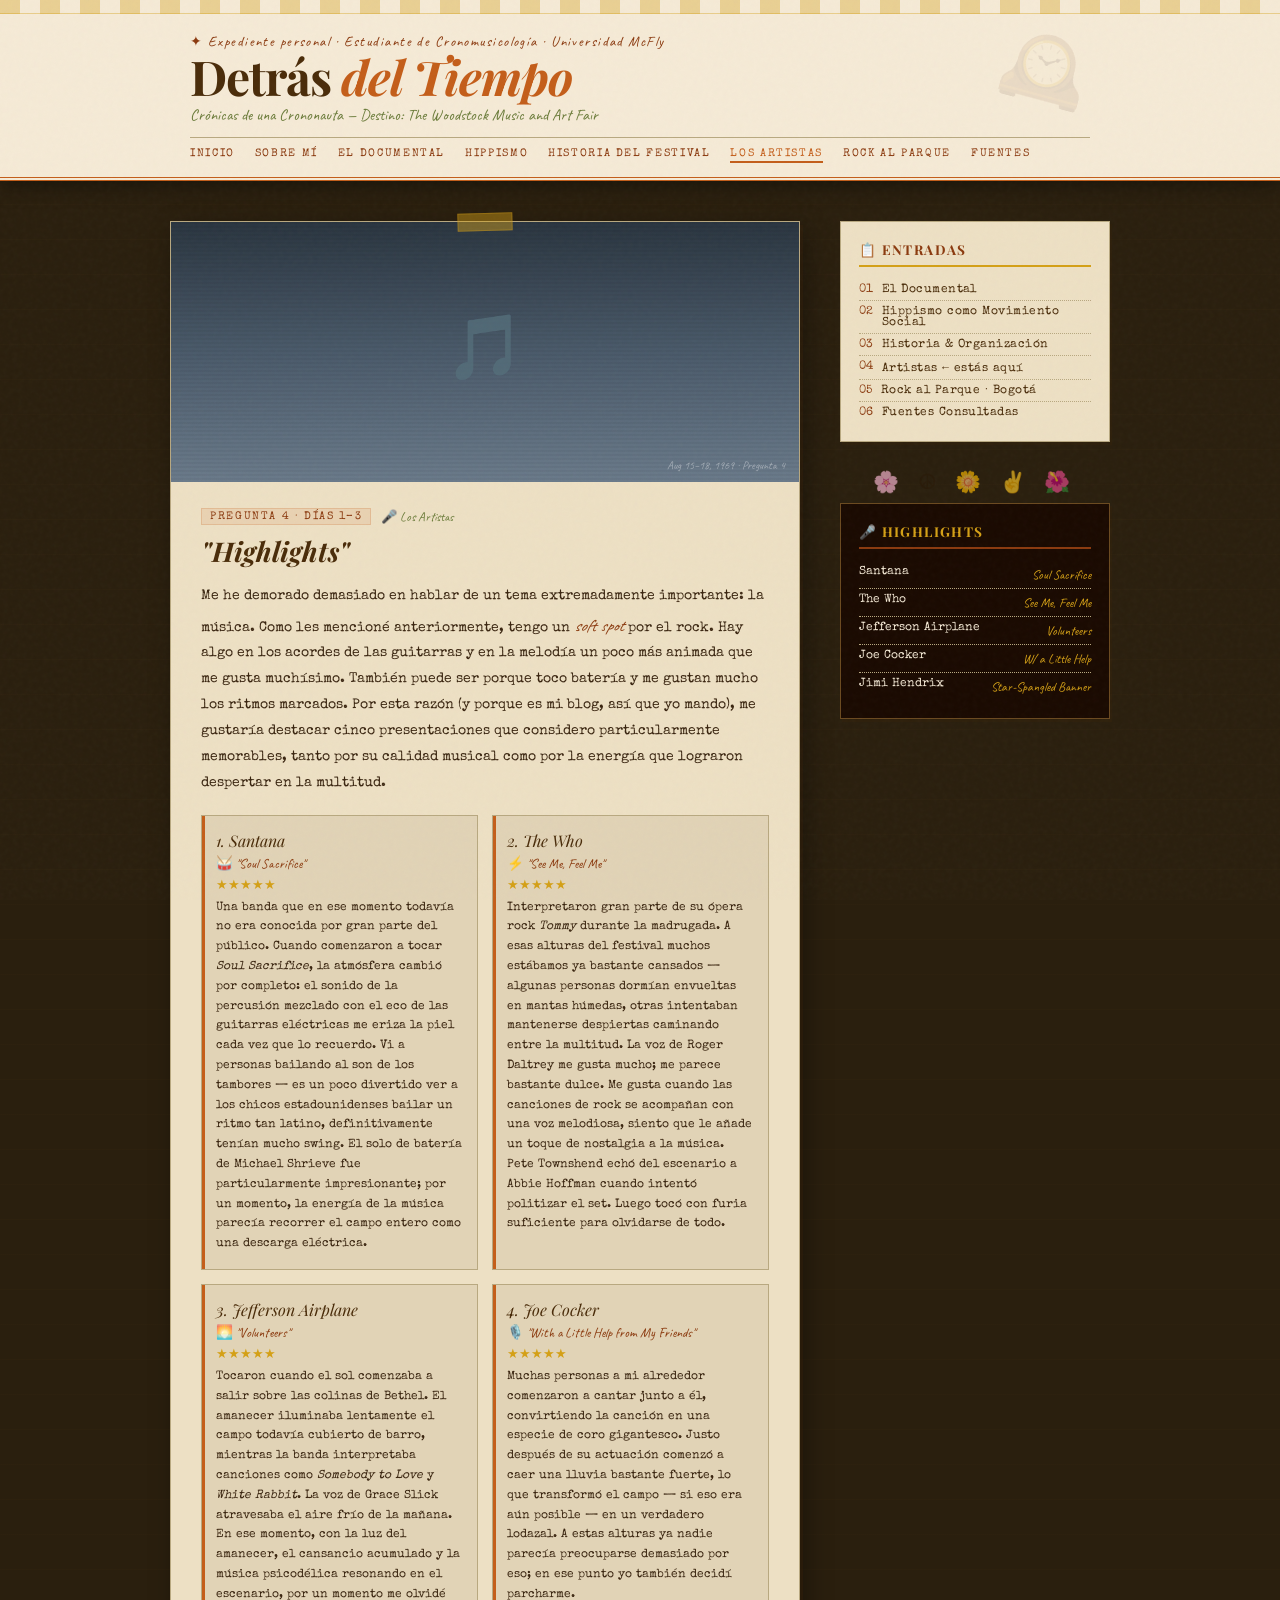
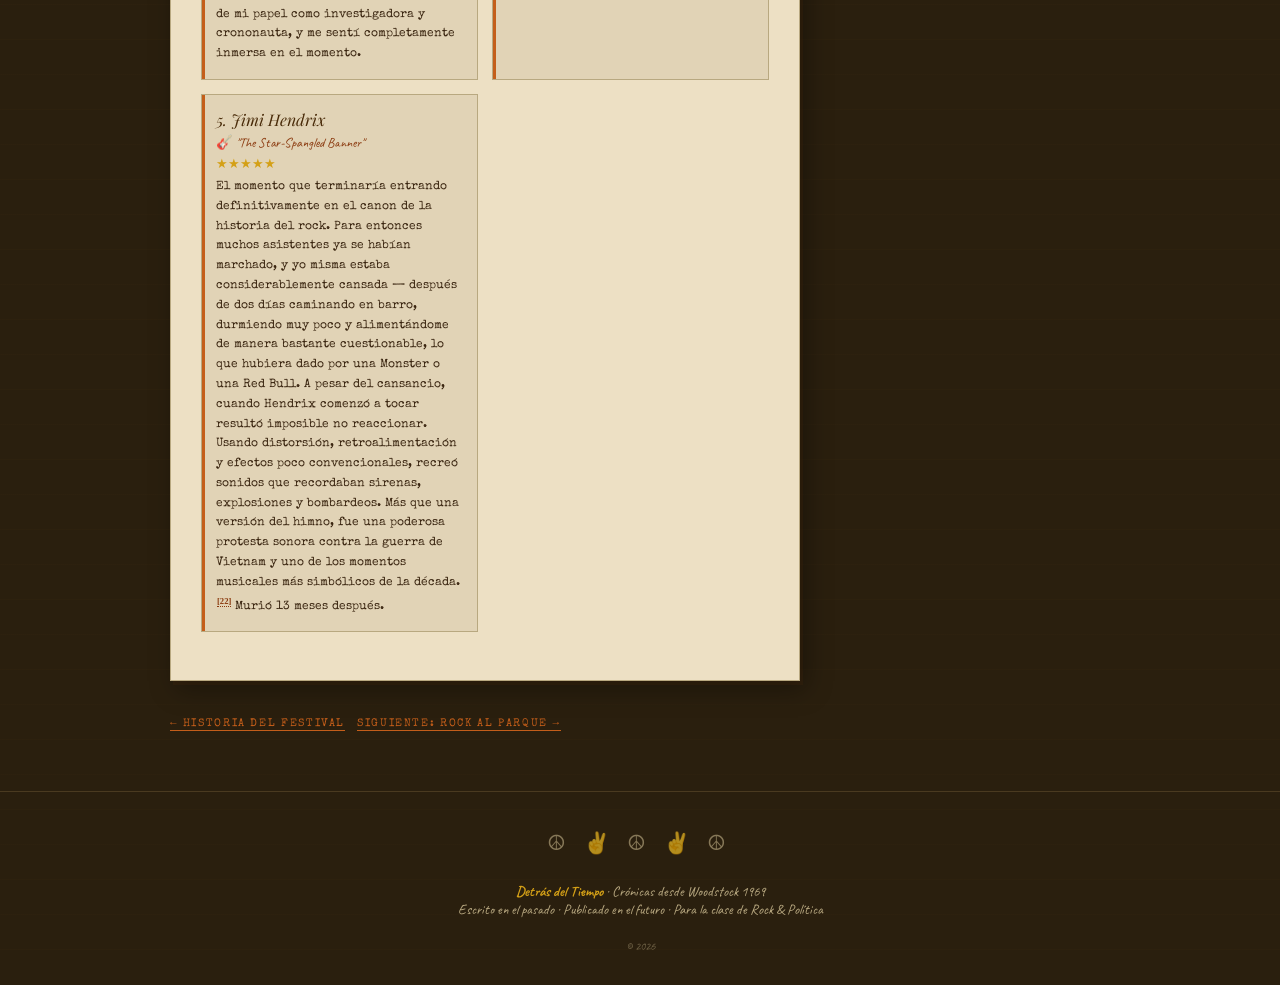
==== commit ad8cb8db: "Update artistas.html" ====
--- a/artistas.html
+++ b/artistas.html
@@ -107,7 +107,7 @@
             <p class="artist-name">5. Jimi Hendrix</p>
             <p class="artist-song">🎸 "The Star-Spangled Banner"</p>
             <p class="artist-stars">★★★★★</p>
-            <p class="artist-desc">El momento que terminaría entrando definitivamente en el canon de la historia del rock. Para entonces muchos asistentes ya se habían marchado, y yo misma estaba considerablemente cansada — después de dos días caminando en barro, durmiendo muy poco y alimentándome de manera bastante cuestionable, lo que hubiera dado por una Monster o una Red Bull. A pesar del cansancio, cuando Hendrix comenzó a tocar resultó imposible no reaccionar. Usando distorsión, retroalimentación y efectos poco convencionales, recreó sonidos que recordaban sirenas, explosiones y bombardeos. Más que una versión del himno, fue una poderosa protesta sonora contra la guerra de Vietnam y uno de los momentos musicales más simbólicos de la década.<a href="fuentes.html#h23" class="cite-link" title="Jimi Hendrix's National Anthem – Live For Live Music">[26]</a> Murió 13 meses después.</p>
+            <p class="artist-desc">El momento que terminaría entrando definitivamente en el canon de la historia del rock. Para entonces muchos asistentes ya se habían marchado, y yo misma estaba considerablemente cansada — después de dos días caminando en barro, durmiendo muy poco y alimentándome de manera bastante cuestionable, lo que hubiera dado por una Monster o una Red Bull. A pesar del cansancio, cuando Hendrix comenzó a tocar resultó imposible no reaccionar. Usando distorsión, retroalimentación y efectos poco convencionales, recreó sonidos que recordaban sirenas, explosiones y bombardeos. Más que una versión del himno, fue una poderosa protesta sonora contra la guerra de Vietnam y uno de los momentos musicales más simbólicos de la década.<a href="fuentes.html#h23" class="cite-link" title="Jimi Hendrix's National Anthem – Live For Live Music">[22]</a> Murió 13 meses después.</p>
           </div>
         </div>
 
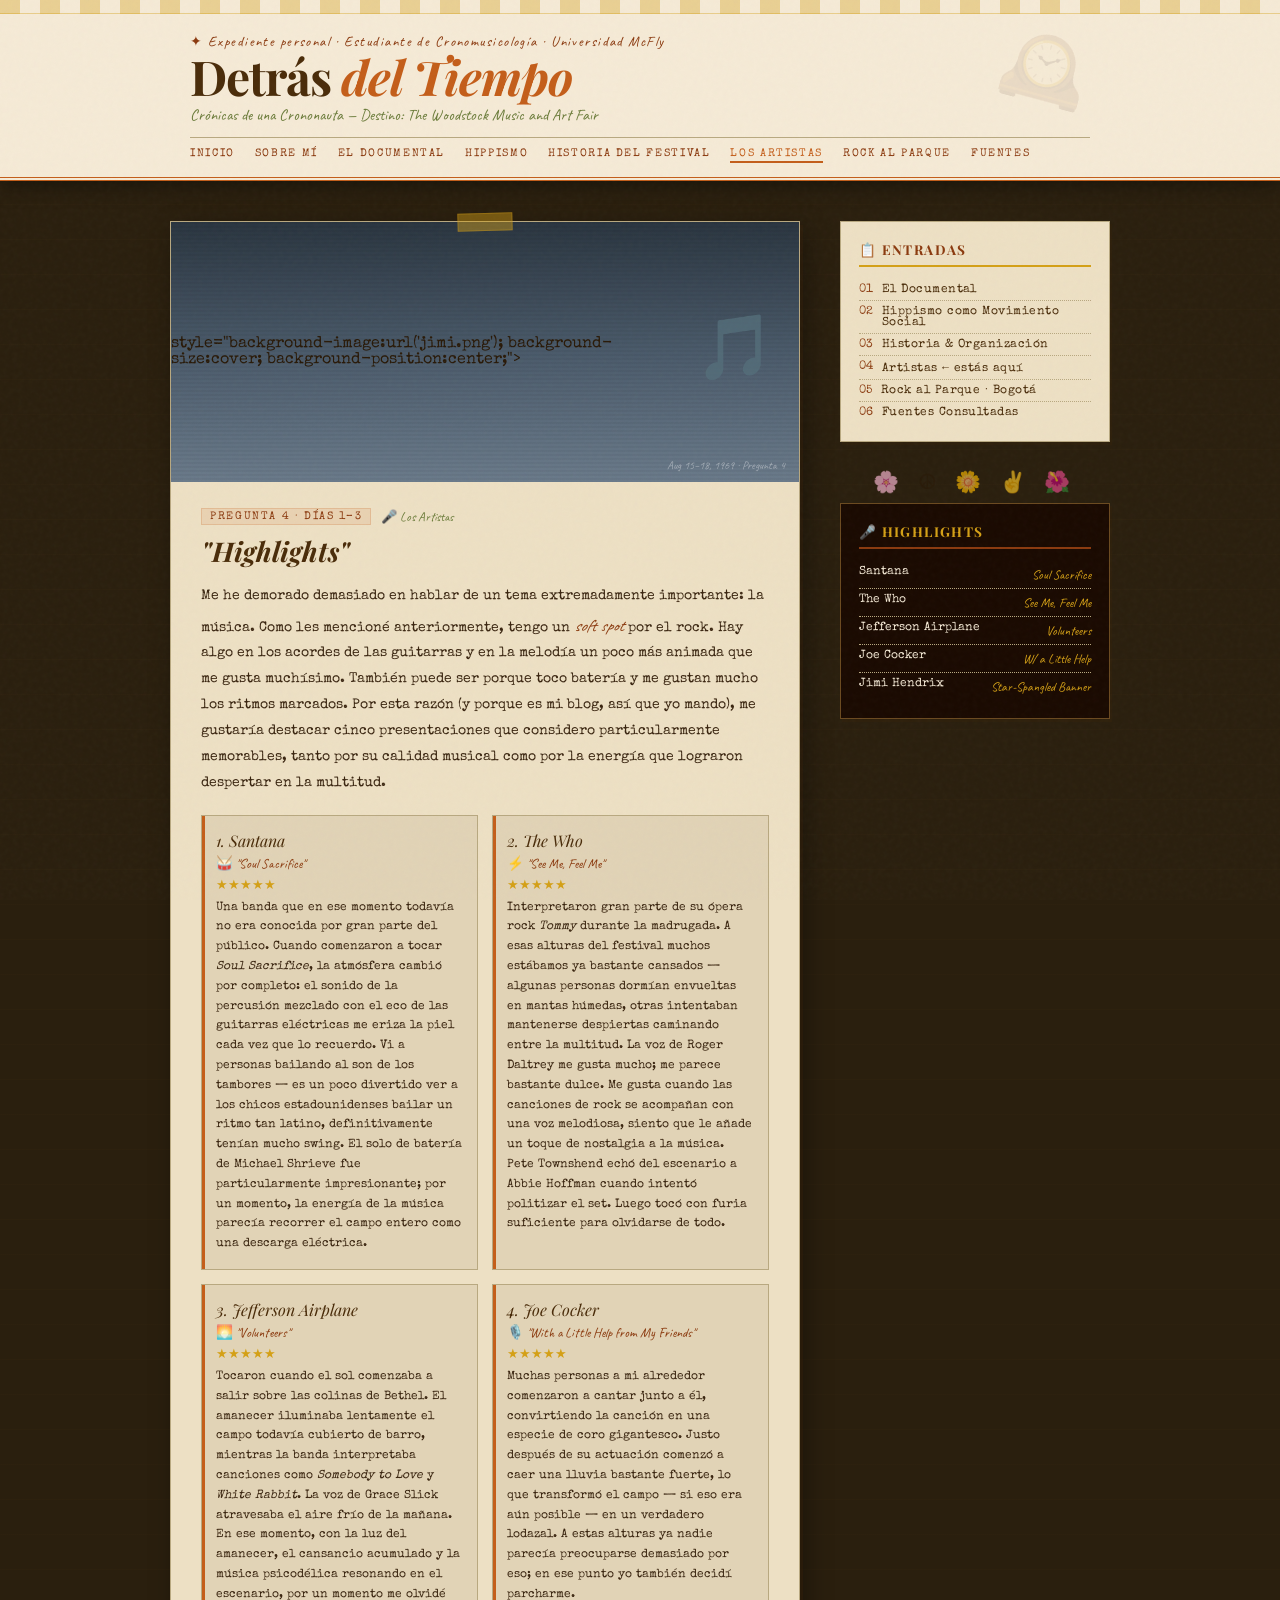
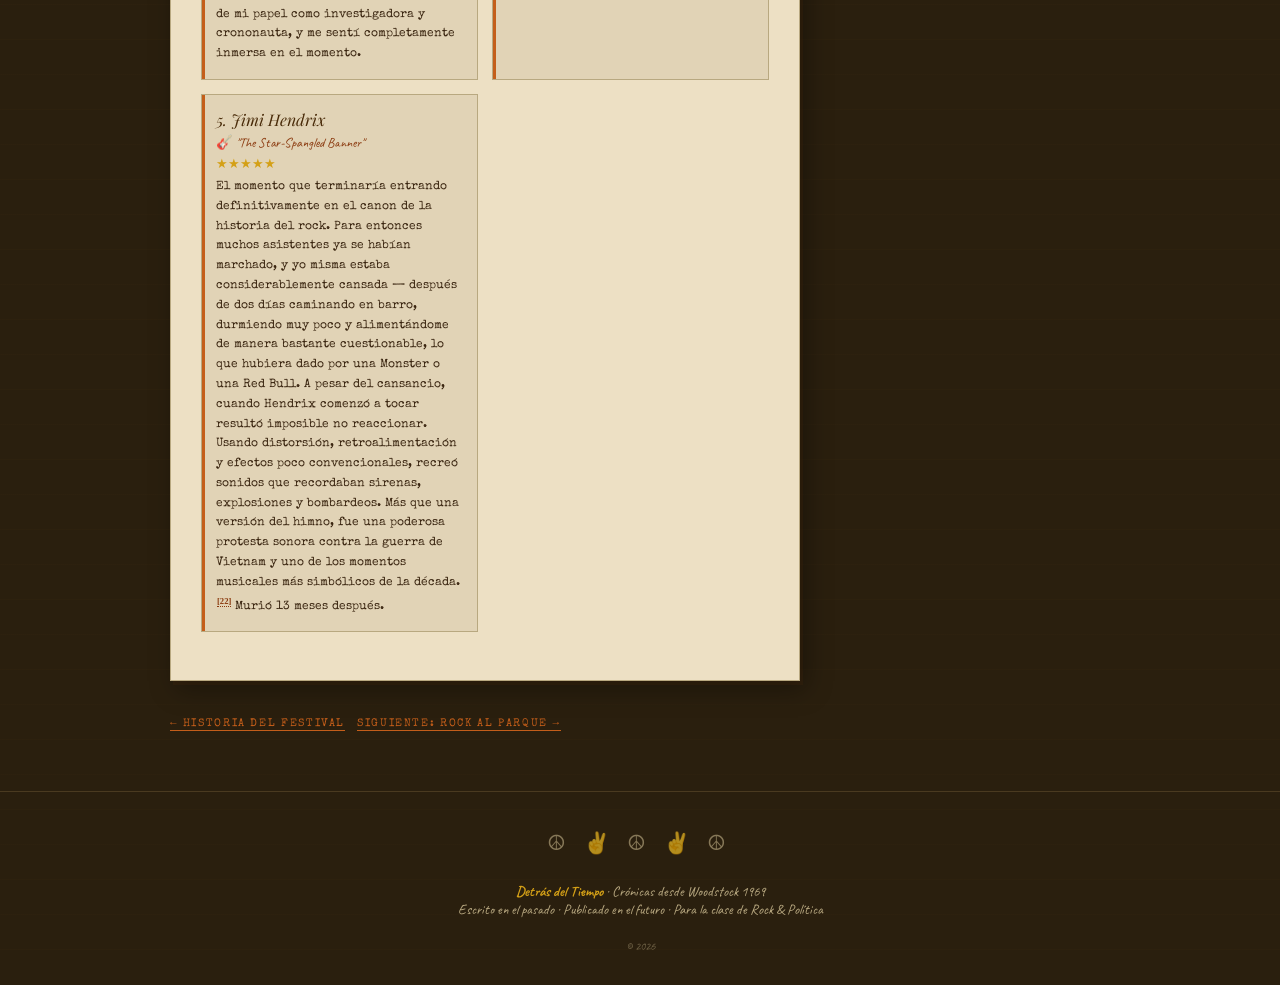
==== commit 837fdc2e: "Update artistas.html" ====
--- a/artistas.html
+++ b/artistas.html
@@ -50,6 +50,7 @@
     <article class="card">
       <div class="tape"></div>
       <div class="page-hero ph-rain">
+        style="background-image:url('jimi.png'); background-size:cover; background-position:center;">
         <div class="photo-overlay"></div>
         <div class="hero-label">
           <span class="hero-emoji">🎵</span>
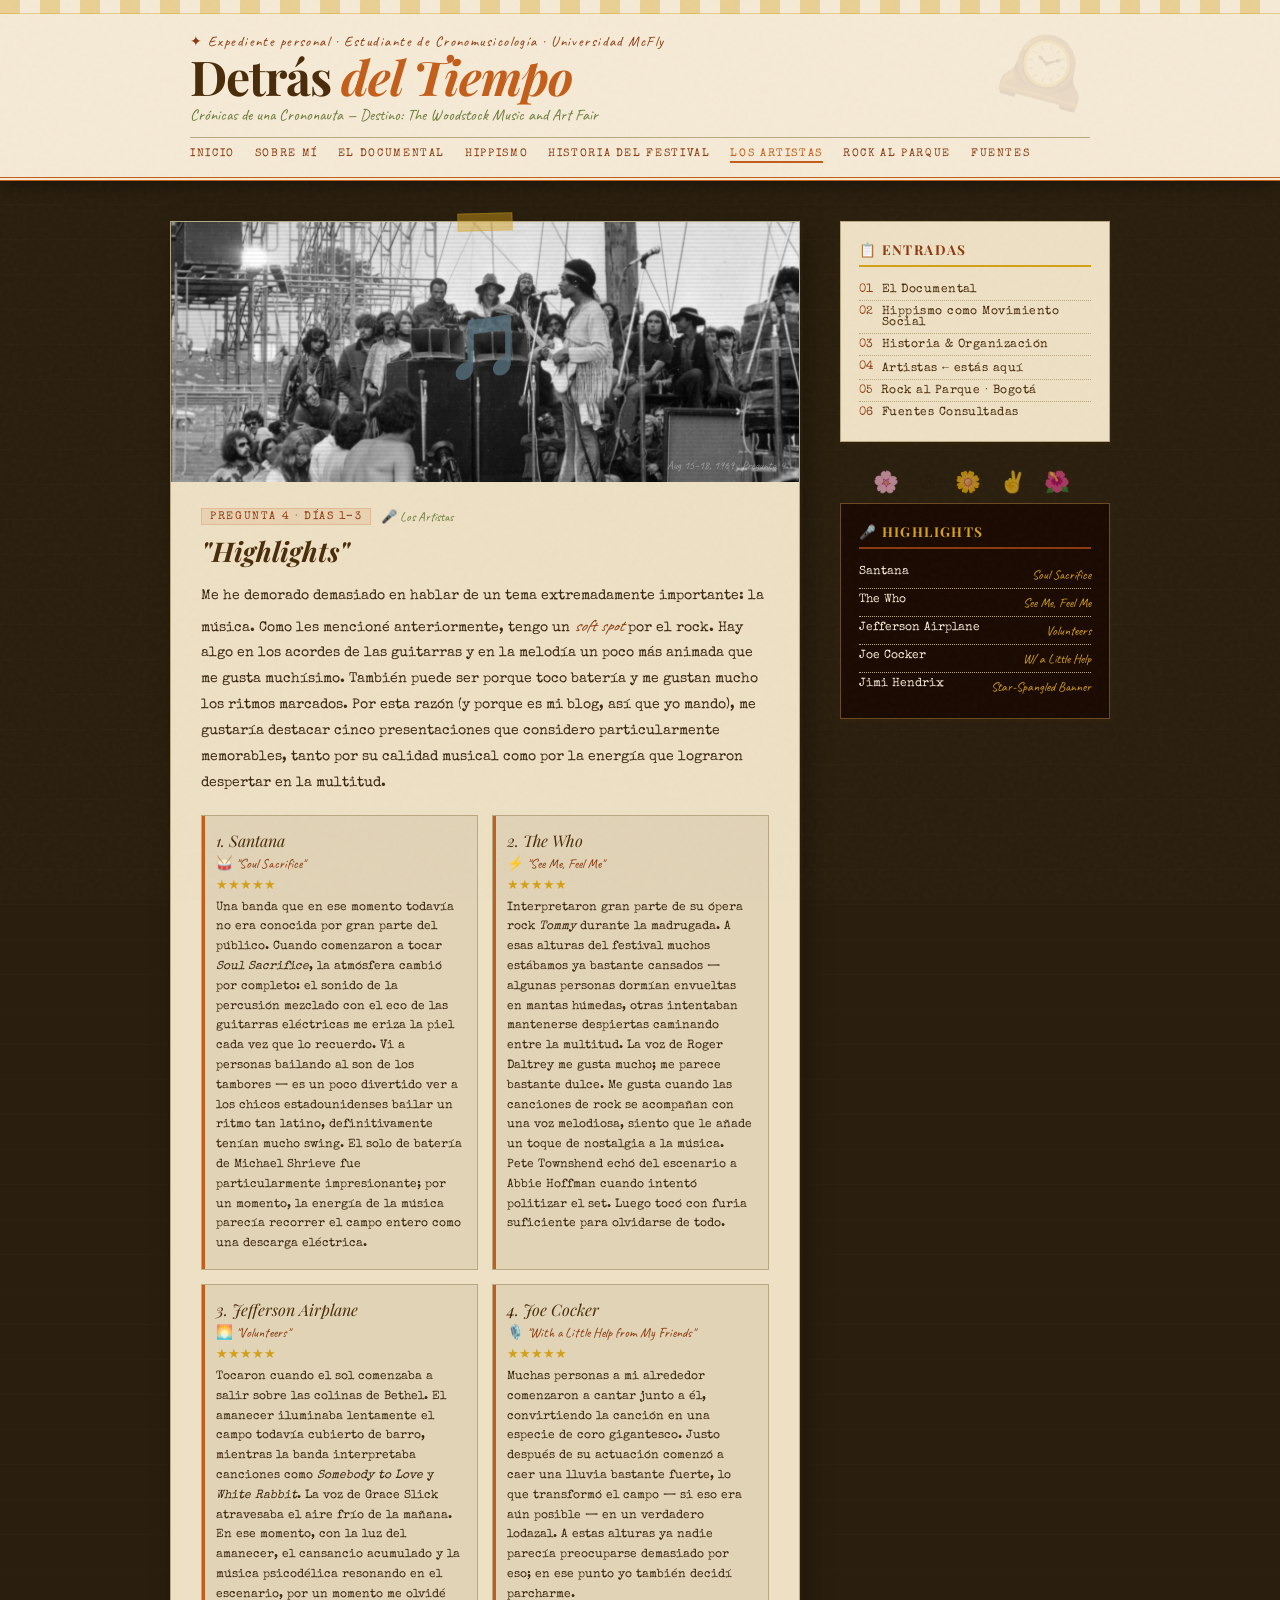
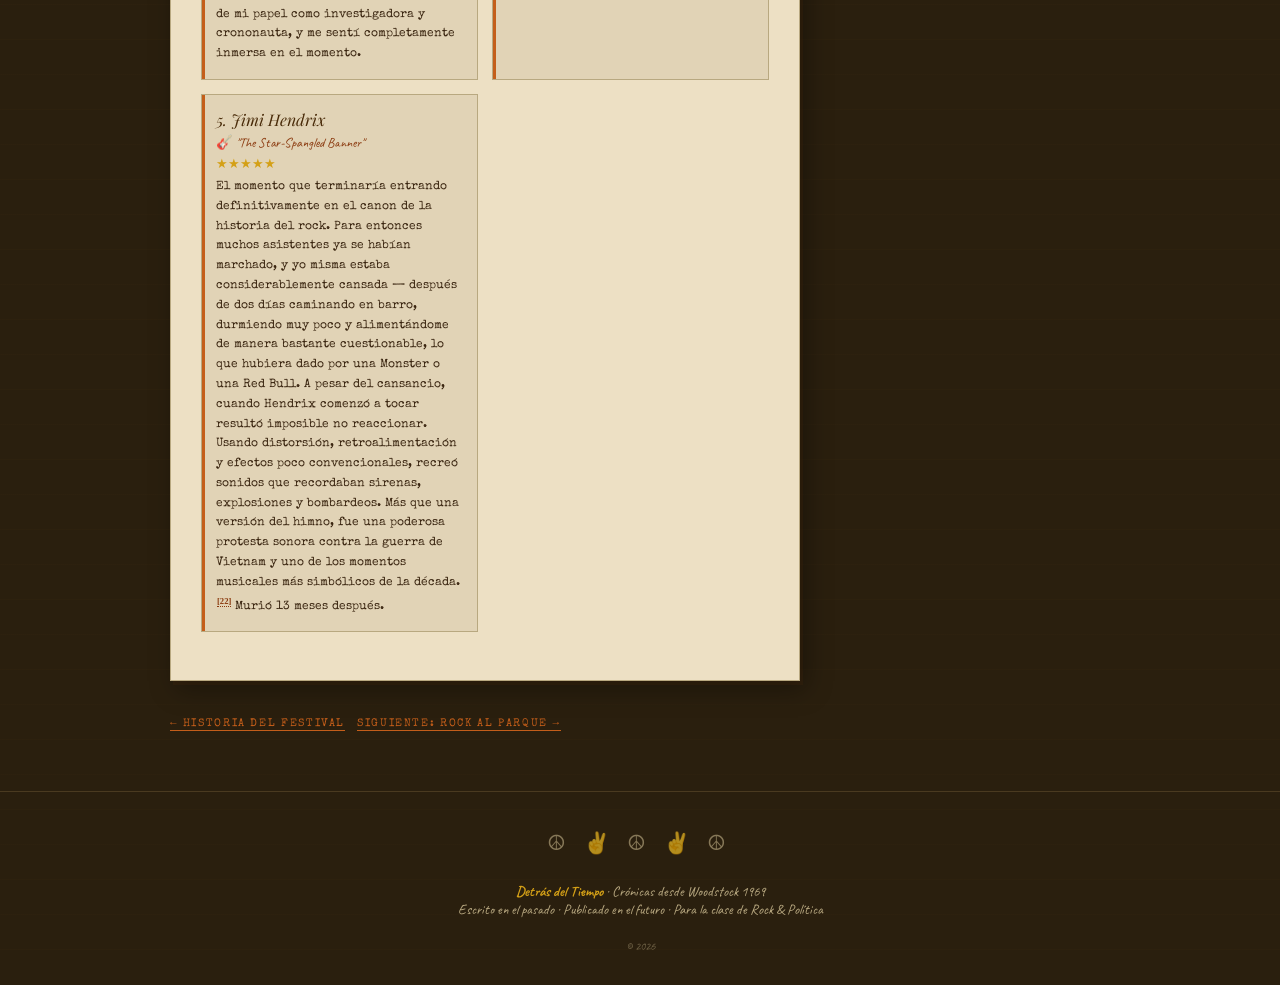
==== commit 01531e66: "Update artistas.html" ====
--- a/artistas.html
+++ b/artistas.html
@@ -49,8 +49,7 @@
   <main>
     <article class="card">
       <div class="tape"></div>
-      <div class="page-hero ph-rain">
-        style="background-image:url('jimi.png'); background-size:cover; background-position:center;">
+      <div class="page-hero ph-rain" style="background-image:url('jimi.png'); background-size:cover; background-position:center;">
         <div class="photo-overlay"></div>
         <div class="hero-label">
           <span class="hero-emoji">🎵</span>
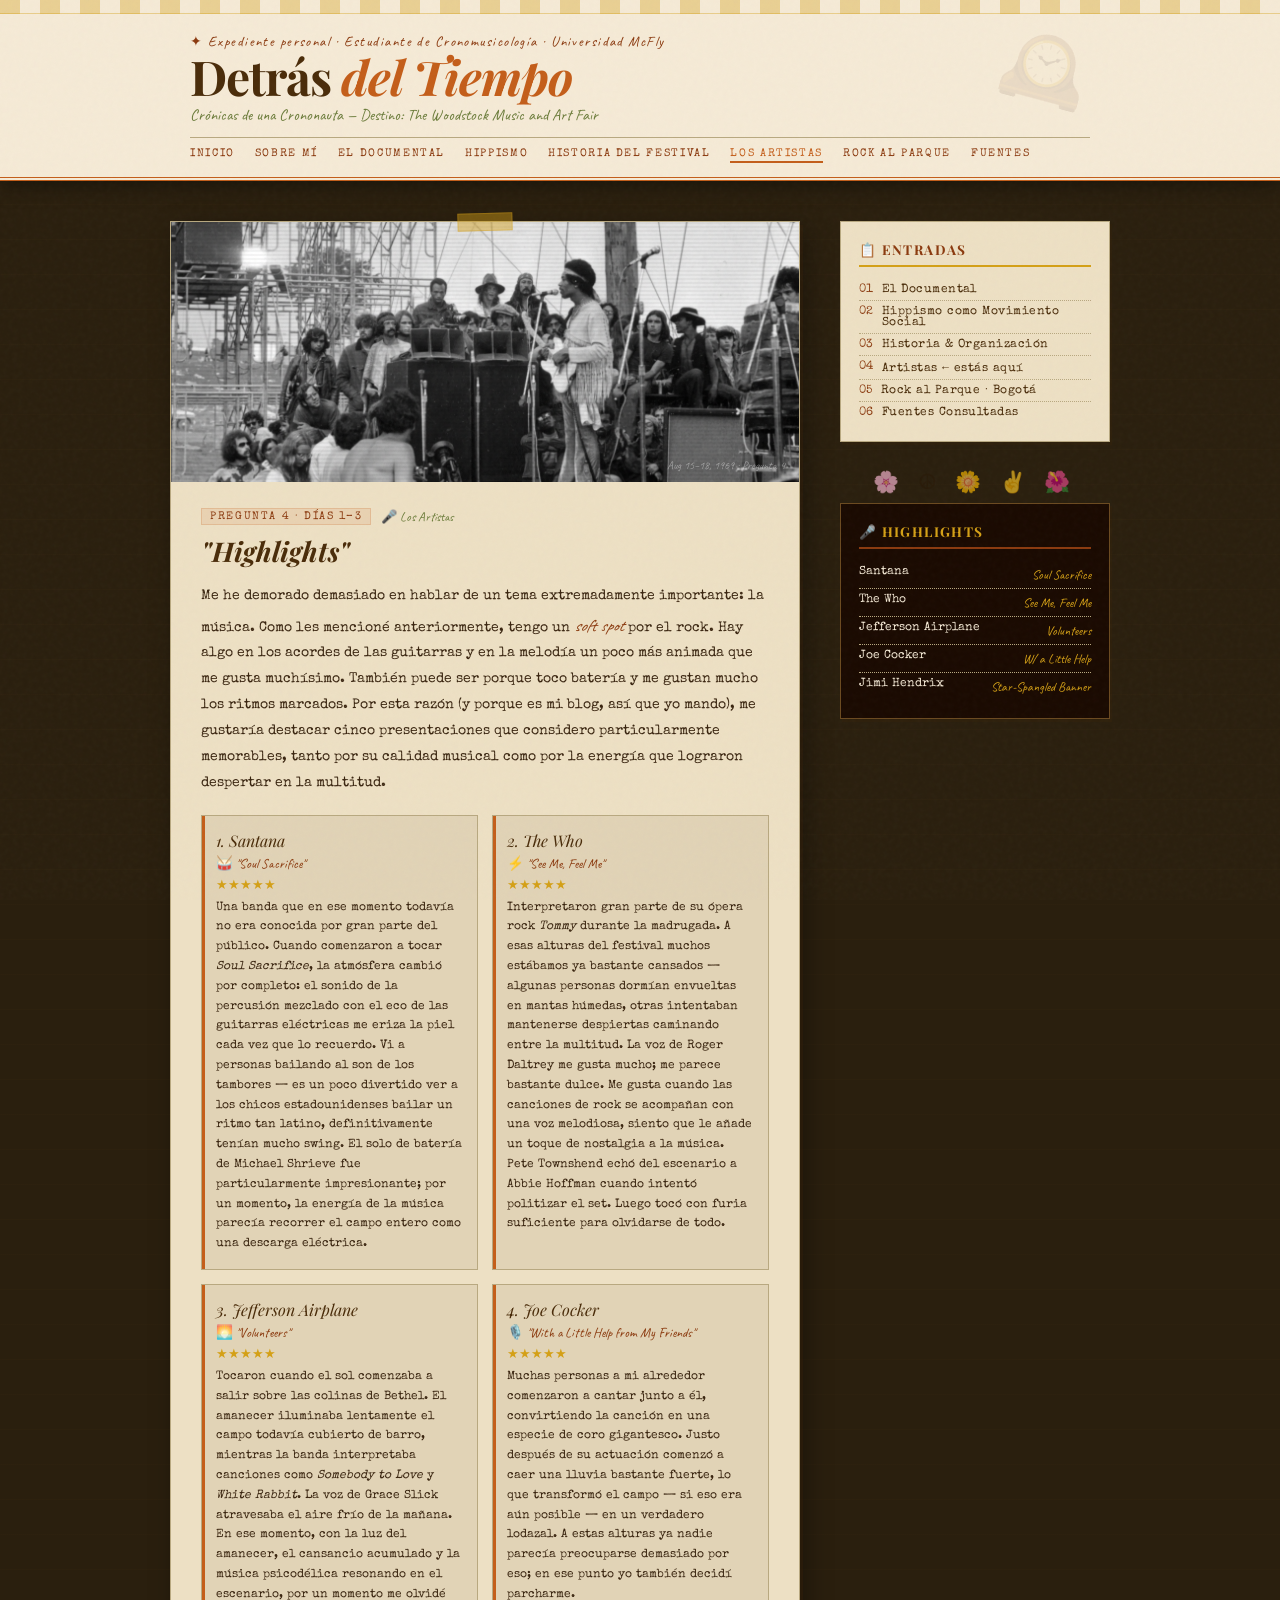
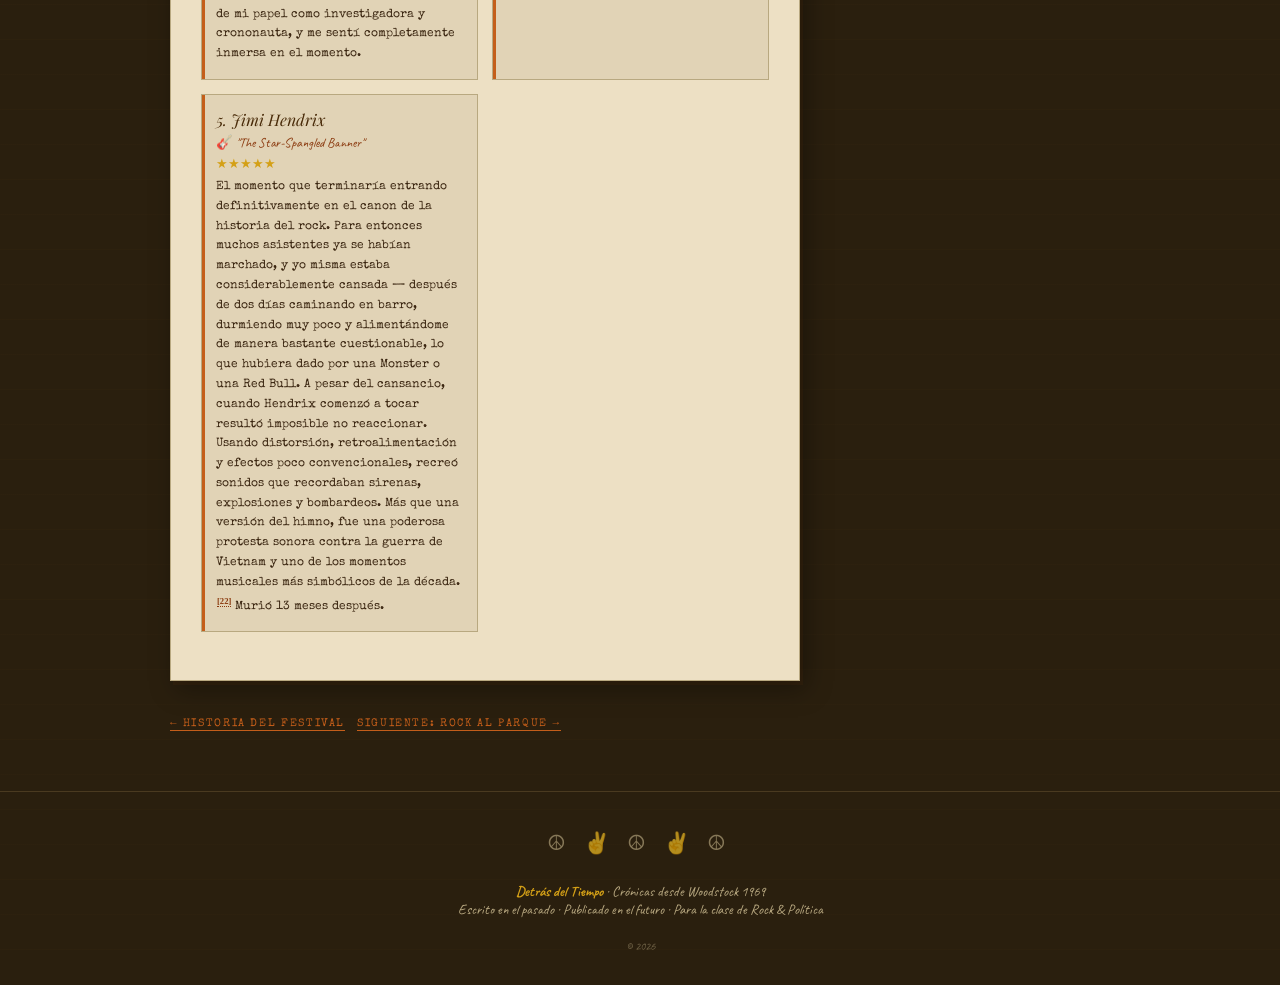
==== commit 1f66a189: "Update artistas.html" ====
--- a/artistas.html
+++ b/artistas.html
@@ -52,7 +52,7 @@
       <div class="page-hero ph-rain" style="background-image:url('jimi.png'); background-size:cover; background-position:center;">
         <div class="photo-overlay"></div>
         <div class="hero-label">
-          <span class="hero-emoji">🎵</span>
+          <span class="hero-emoji"></span>
         </div>
         <div class="hero-stamp">Aug 15–18, 1969 · Pregunta 4</div>
       </div>
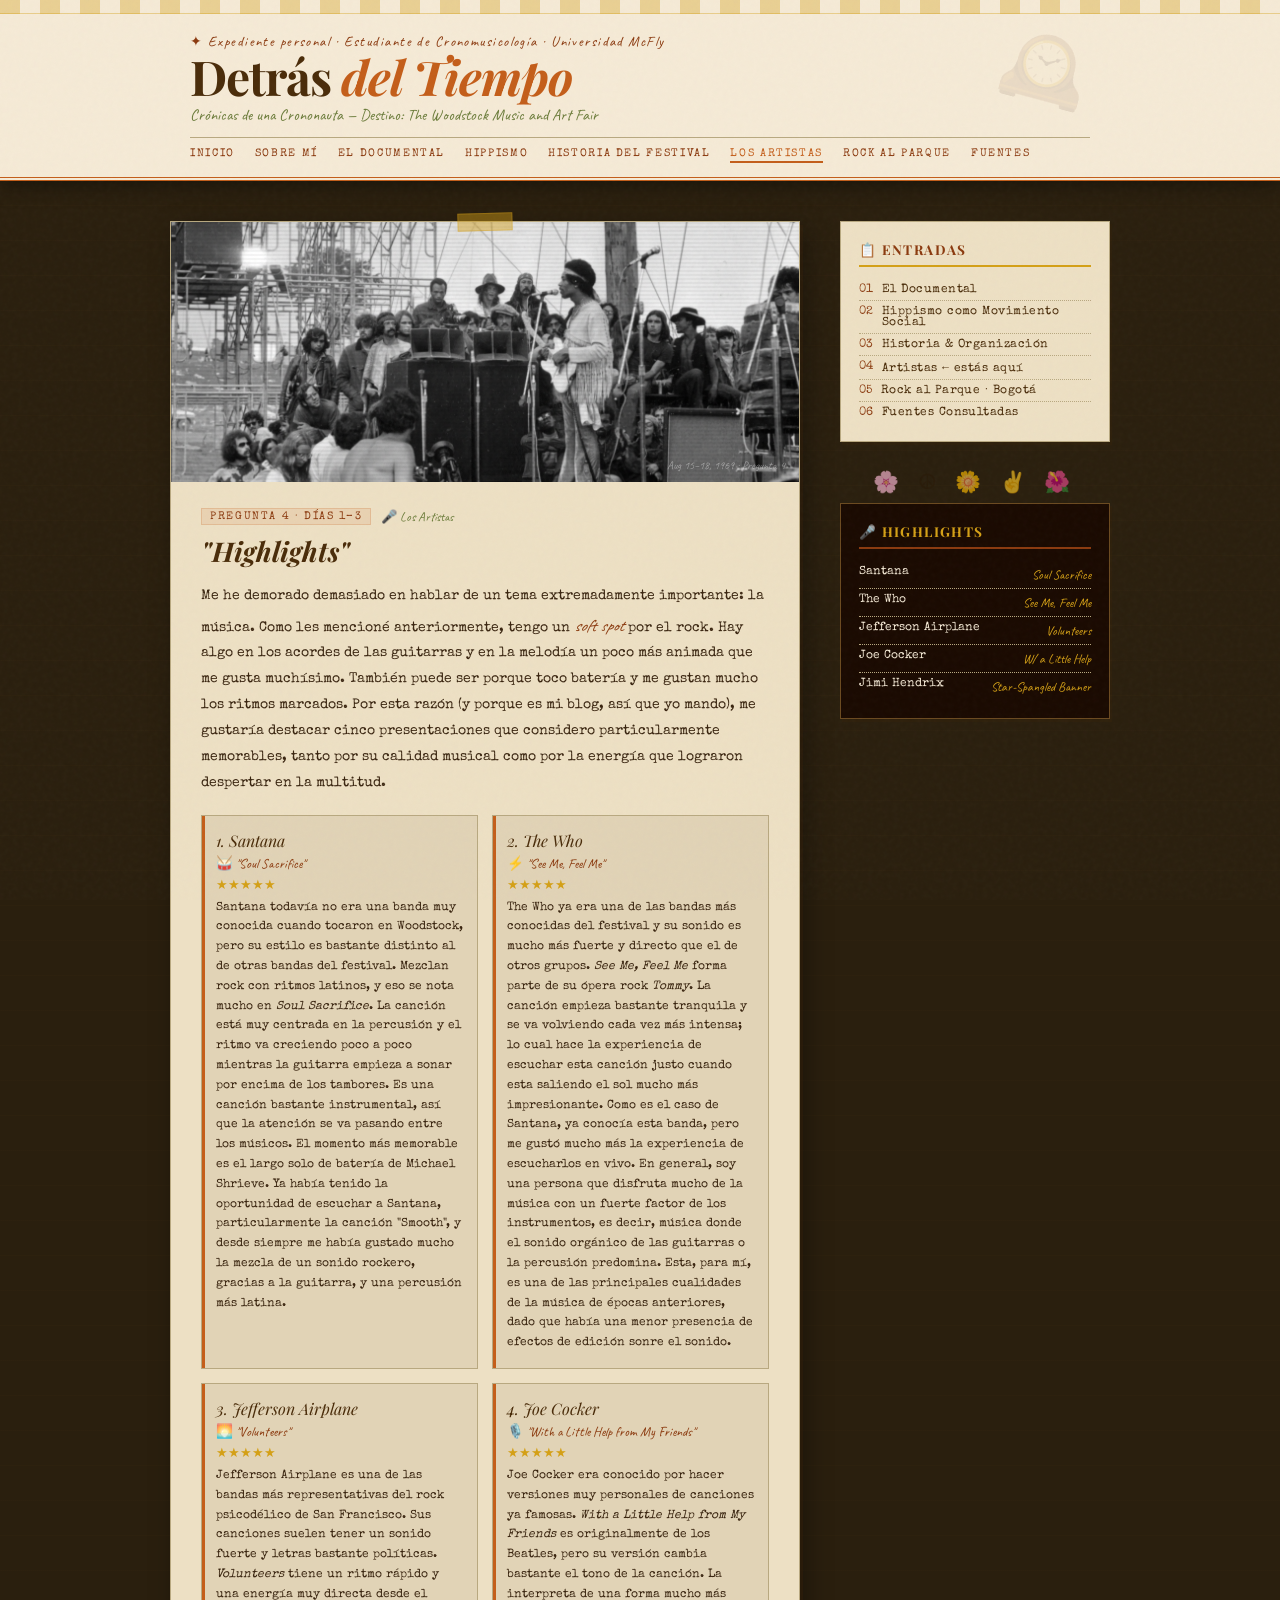
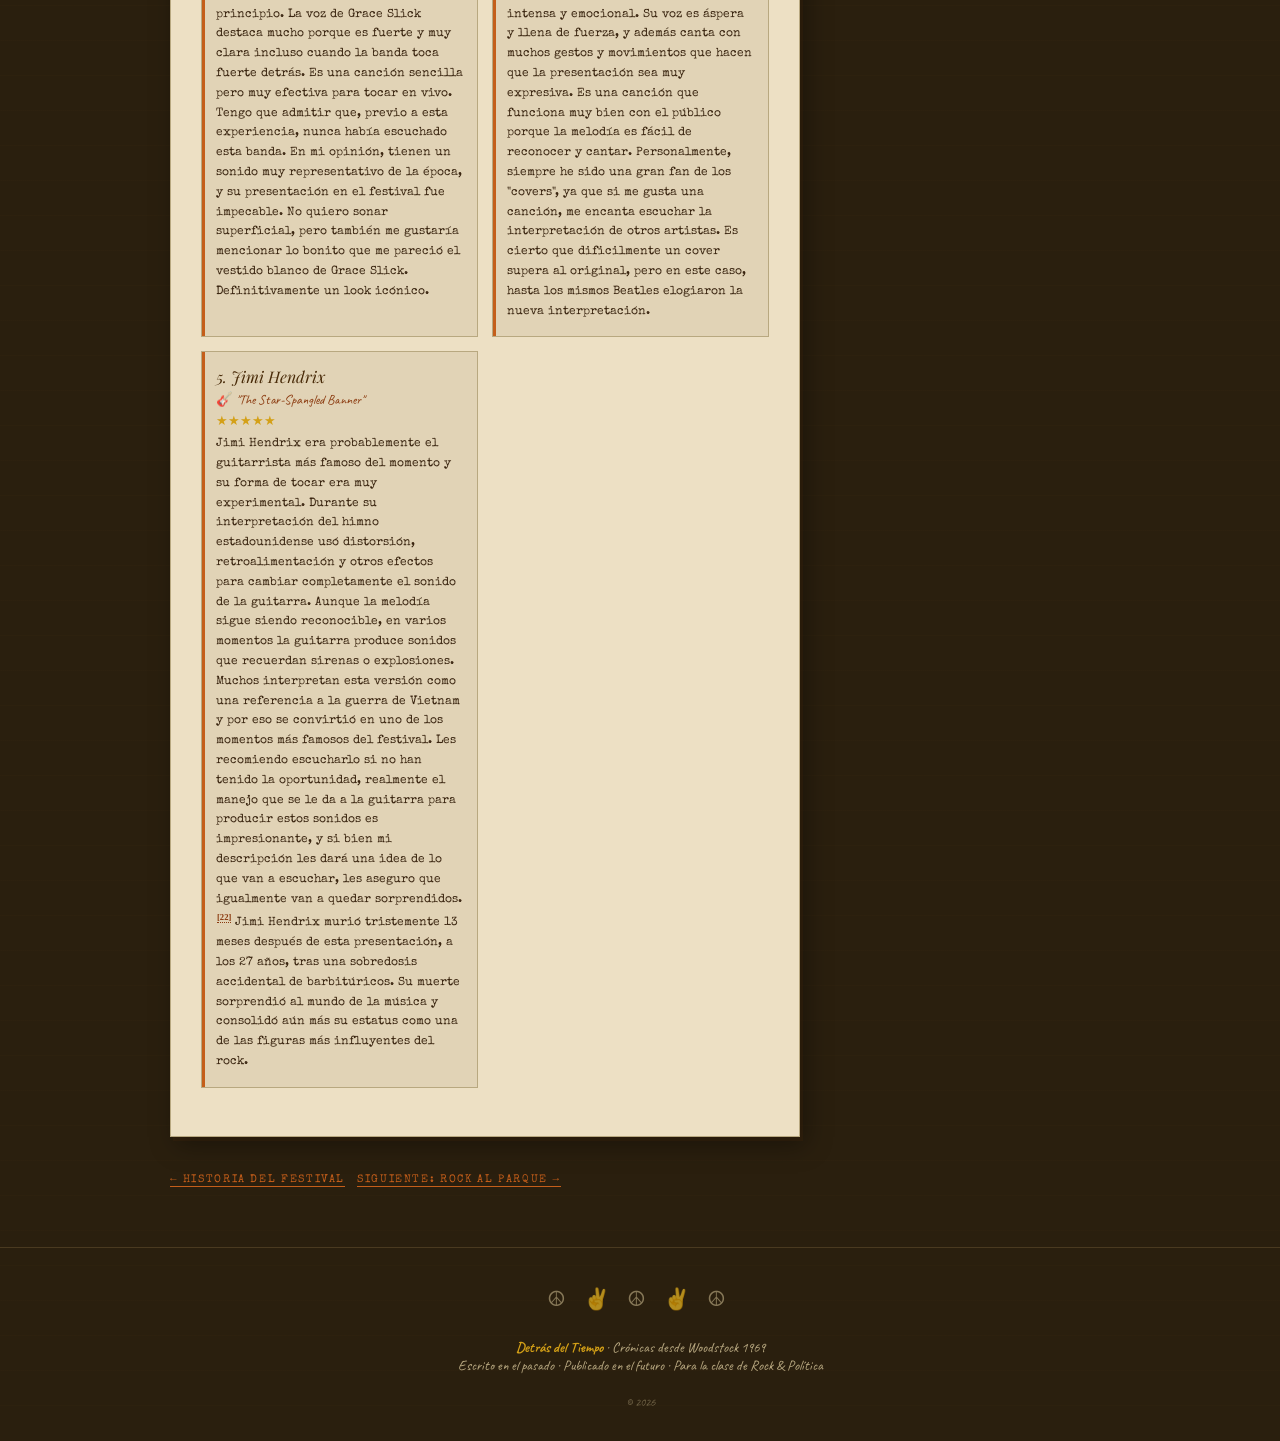
==== commit 9979c6e8: "Update artistas.html" ====
--- a/artistas.html
+++ b/artistas.html
@@ -79,37 +79,44 @@
             <p class="artist-name">1. Santana</p>
             <p class="artist-song">🥁 "Soul Sacrifice"</p>
             <p class="artist-stars">★★★★★</p>
-            <p class="artist-desc">Una banda que en ese momento todavía no era conocida por gran parte del público. Cuando comenzaron a tocar <em>Soul Sacrifice</em>, la atmósfera cambió por completo: el sonido de la percusión mezclado con el eco de las guitarras eléctricas me eriza la piel cada vez que lo recuerdo. Vi a personas bailando al son de los tambores — es un poco divertido ver a los chicos estadounidenses bailar un ritmo tan latino, definitivamente tenían mucho swing. El solo de batería de Michael Shrieve fue particularmente impresionante; por un momento, la energía de la música parecía recorrer el campo entero como una descarga eléctrica.</p>
+            <p class="artist-desc">Santana todavía no era una banda muy conocida cuando tocaron en Woodstock, pero su estilo es bastante distinto al de otras bandas del festival. Mezclan rock con ritmos latinos, y eso se nota mucho en <em>Soul Sacrifice</em>. La canción está muy centrada en la percusión y el ritmo va creciendo poco a poco mientras la guitarra empieza a sonar por encima de los tambores. Es una canción bastante instrumental, así que la atención se va pasando entre los músicos. El momento más memorable es el largo solo de batería de Michael Shrieve. Ya había tenido la oportunidad de
+            escuchar a Santana, particularmente la canción "Smooth", y desde siempre me había gustado mucho la mezcla de un sonido rockero, gracias a la guitarra, y una percusión más latina.</p>
           </div>
-
+          
           <div class="artist-card">
             <p class="artist-name">2. The Who</p>
             <p class="artist-song">⚡ "See Me, Feel Me"</p>
             <p class="artist-stars">★★★★★</p>
-            <p class="artist-desc">Interpretaron gran parte de su ópera rock <em>Tommy</em> durante la madrugada. A esas alturas del festival muchos estábamos ya bastante cansados — algunas personas dormían envueltas en mantas húmedas, otras intentaban mantenerse despiertas caminando entre la multitud. La voz de Roger Daltrey me gusta mucho; me parece bastante dulce. Me gusta cuando las canciones de rock se acompañan con una voz melodiosa, siento que le añade un toque de nostalgia a la música. Pete Townshend echó del escenario a Abbie Hoffman cuando intentó politizar el set. Luego tocó con furia suficiente para olvidarse de todo.</p>
+            <p class="artist-desc">The Who ya era una de las bandas más conocidas del festival y su sonido es mucho más fuerte y directo que el de otros grupos. <em>See Me, Feel Me</em> forma parte de su ópera rock <em>Tommy</em>. La canción empieza bastante tranquila y se va volviendo cada vez más intensa; lo cual hace la experiencia de escuchar esta canción justo cuando esta saliendo el sol mucho más impresionante. Como es el caso de Santana, ya conocía esta banda, pero me gustó mucho más la experiencia de escucharlos en vivo.
+            En general, soy una persona que disfruta mucho de la música con un fuerte factor de los instrumentos, es decir, música donde el sonido orgánico de las guitarras o la percusión predomina. Esta, para mí, es una de las principales cualidades de la música de épocas anteriores, dado que había una menor presencia de 
+            efectos de edición sonre el sonido.</p>
           </div>
-
+          
           <div class="artist-card">
             <p class="artist-name">3. Jefferson Airplane</p>
             <p class="artist-song">🌅 "Volunteers"</p>
             <p class="artist-stars">★★★★★</p>
-            <p class="artist-desc">Tocaron cuando el sol comenzaba a salir sobre las colinas de Bethel. El amanecer iluminaba lentamente el campo todavía cubierto de barro, mientras la banda interpretaba canciones como <em>Somebody to Love</em> y <em>White Rabbit</em>. La voz de Grace Slick atravesaba el aire frío de la mañana. En ese momento, con la luz del amanecer, el cansancio acumulado y la música psicodélica resonando en el escenario, por un momento me olvidé de mi papel como investigadora y crononauta, y me sentí completamente inmersa en el momento.</p>
+            <p class="artist-desc">Jefferson Airplane es una de las bandas más representativas del rock psicodélico de San Francisco. Sus canciones suelen tener un sonido fuerte y letras bastante políticas. <em>Volunteers</em> tiene un ritmo rápido y una energía muy directa desde el principio. La voz de Grace Slick destaca mucho porque es fuerte y muy clara incluso cuando la banda toca fuerte detrás. Es una canción sencilla pero muy efectiva para tocar en vivo. Tengo que admitir que,
+            previo a esta experiencia, nunca había escuchado esta banda. En mi opinión, tienen un sonido muy representativo de la época, y su presentación en el festival fue impecable. No quiero sonar superficial, pero también me gustaría mencionar lo bonito
+            que me pareció el vestido blanco de Grace Slick. Definitivamente un look icónico.</p>
           </div>
-
+          
           <div class="artist-card">
             <p class="artist-name">4. Joe Cocker</p>
             <p class="artist-song">🎙️ "With a Little Help from My Friends"</p>
             <p class="artist-stars">★★★★★</p>
-            <p class="artist-desc">Muchas personas a mi alrededor comenzaron a cantar junto a él, convirtiendo la canción en una especie de coro gigantesco. Justo después de su actuación comenzó a caer una lluvia bastante fuerte, lo que transformó el campo — si eso era aún posible — en un verdadero lodazal. A estas alturas ya nadie parecía preocuparse demasiado por eso; en ese punto yo también decidí parcharme.</p>
+            <p class="artist-desc">Joe Cocker era conocido por hacer versiones muy personales de canciones ya famosas. <em>With a Little Help from My Friends</em> es originalmente de los Beatles, pero su versión cambia bastante el tono de la canción. La interpreta de una forma mucho más intensa y emocional. Su voz es áspera y llena de fuerza, y además canta con muchos gestos y movimientos que hacen que la presentación sea muy expresiva. Es una canción que funciona muy bien con el público porque la melodía es fácil de reconocer y cantar. Personalmente, siempre he sido una
+            gran fan de los "covers", ya que si me gusta una canción, me encanta escuchar la interpretación de otros artistas. Es cierto que dificilmente un cover supera al original, pero en este caso, hasta los mismos Beatles elogiaron la nueva interpretación. </p>
           </div>
-
+          
           <div class="artist-card">
             <p class="artist-name">5. Jimi Hendrix</p>
             <p class="artist-song">🎸 "The Star-Spangled Banner"</p>
             <p class="artist-stars">★★★★★</p>
-            <p class="artist-desc">El momento que terminaría entrando definitivamente en el canon de la historia del rock. Para entonces muchos asistentes ya se habían marchado, y yo misma estaba considerablemente cansada — después de dos días caminando en barro, durmiendo muy poco y alimentándome de manera bastante cuestionable, lo que hubiera dado por una Monster o una Red Bull. A pesar del cansancio, cuando Hendrix comenzó a tocar resultó imposible no reaccionar. Usando distorsión, retroalimentación y efectos poco convencionales, recreó sonidos que recordaban sirenas, explosiones y bombardeos. Más que una versión del himno, fue una poderosa protesta sonora contra la guerra de Vietnam y uno de los momentos musicales más simbólicos de la década.<a href="fuentes.html#h23" class="cite-link" title="Jimi Hendrix's National Anthem – Live For Live Music">[22]</a> Murió 13 meses después.</p>
+            <p class="artist-desc">Jimi Hendrix era probablemente el guitarrista más famoso del momento y su forma de tocar era muy experimental. Durante su interpretación del himno estadounidense usó distorsión, retroalimentación y otros efectos para cambiar completamente el sonido de la guitarra. Aunque la melodía sigue siendo reconocible, en varios momentos la guitarra produce sonidos que recuerdan sirenas o explosiones. Muchos interpretan esta versión como una referencia a la guerra de Vietnam y por eso se convirtió en uno de los momentos más famosos del festival. Les recomiendo 
+              escucharlo si no han tenido la oportunidad, realmente el manejo que se le da a la guitarra para producir estos sonidos es impresionante, y si bien mi descripción les dará una idea de lo que van a escuchar, les aseguro que igualmente van a quedar sorprendidos.
+              <a href="fuentes.html#h23" class="cite-link" title="Jimi Hendrix's National Anthem – Live For Live Music">[22]</a> Jimi Hendrix murió tristemente 13 meses después de esta presentación, a los 27 años, tras una sobredosis accidental de barbitúricos. Su muerte sorprendió al mundo de la música y consolidó aún más su estatus como una de las figuras más influyentes del rock.</p>
           </div>
-        </div>
 
       </div>
     </article>
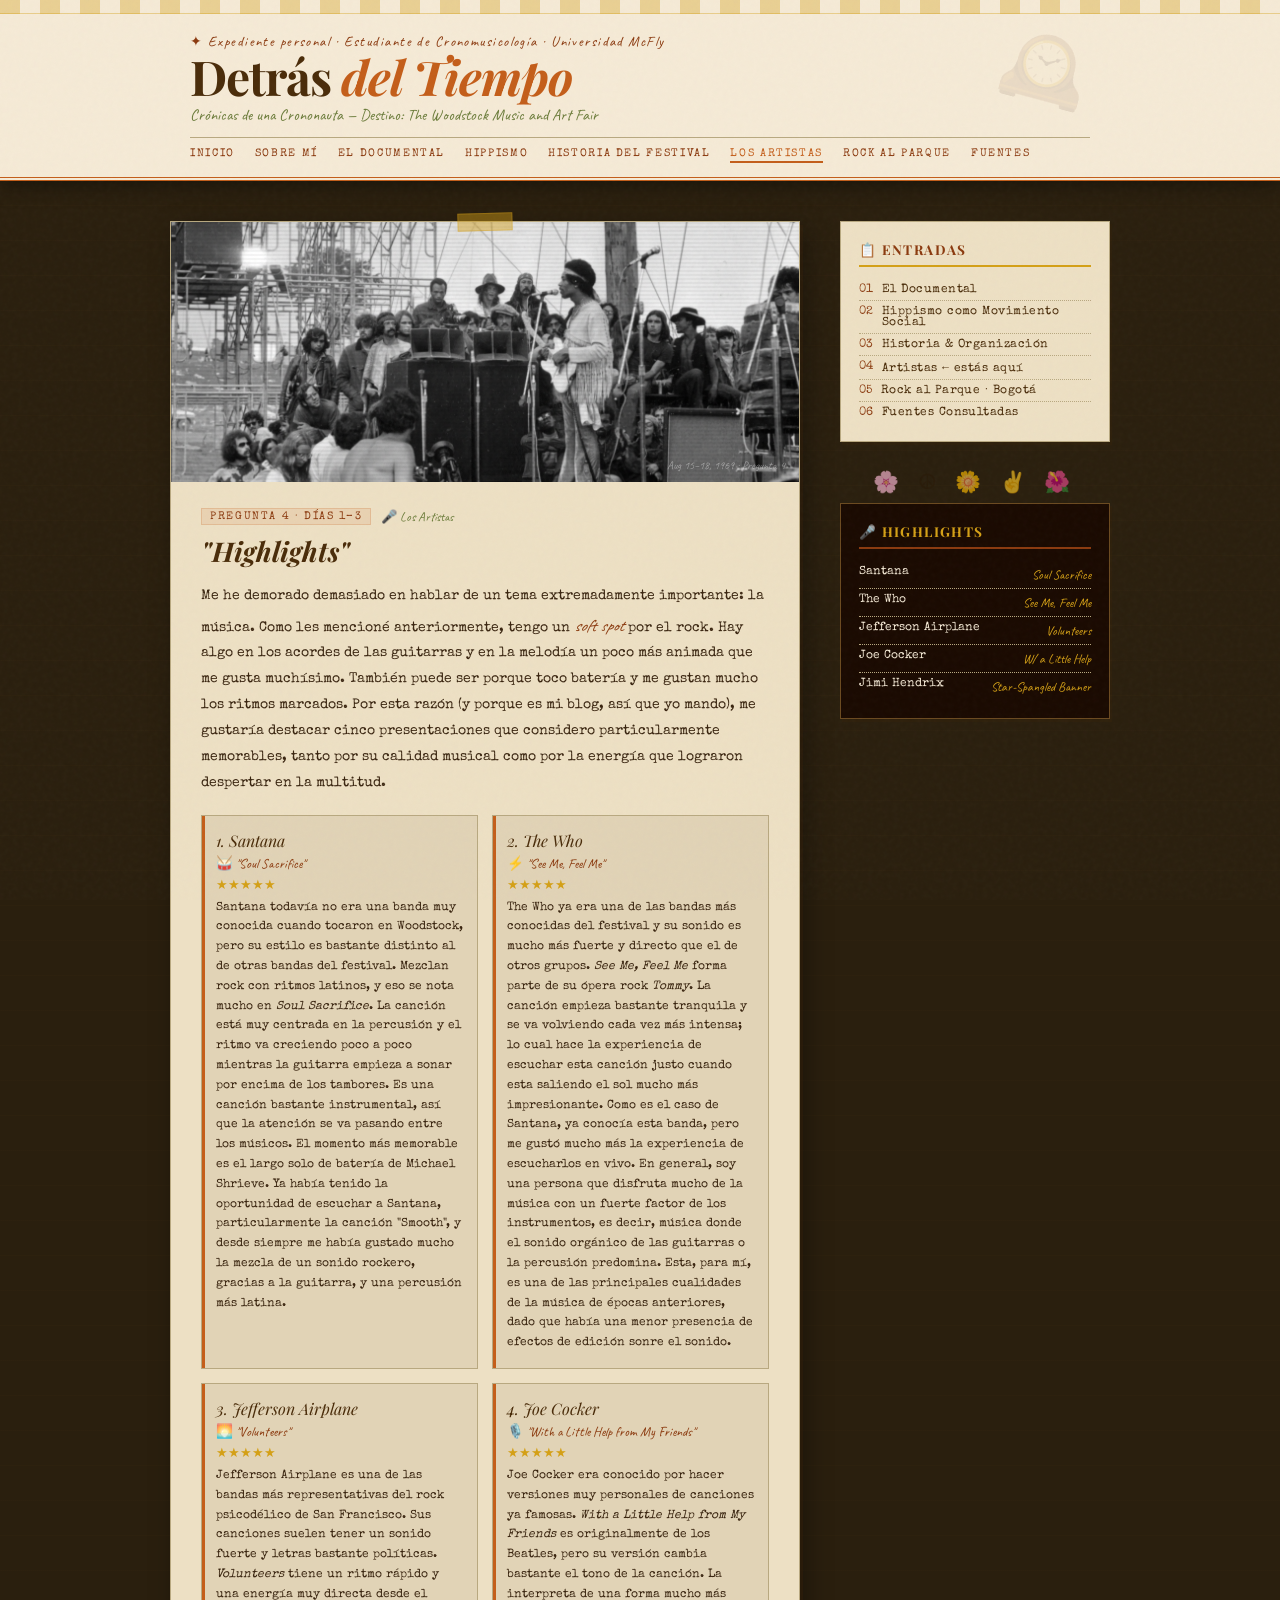
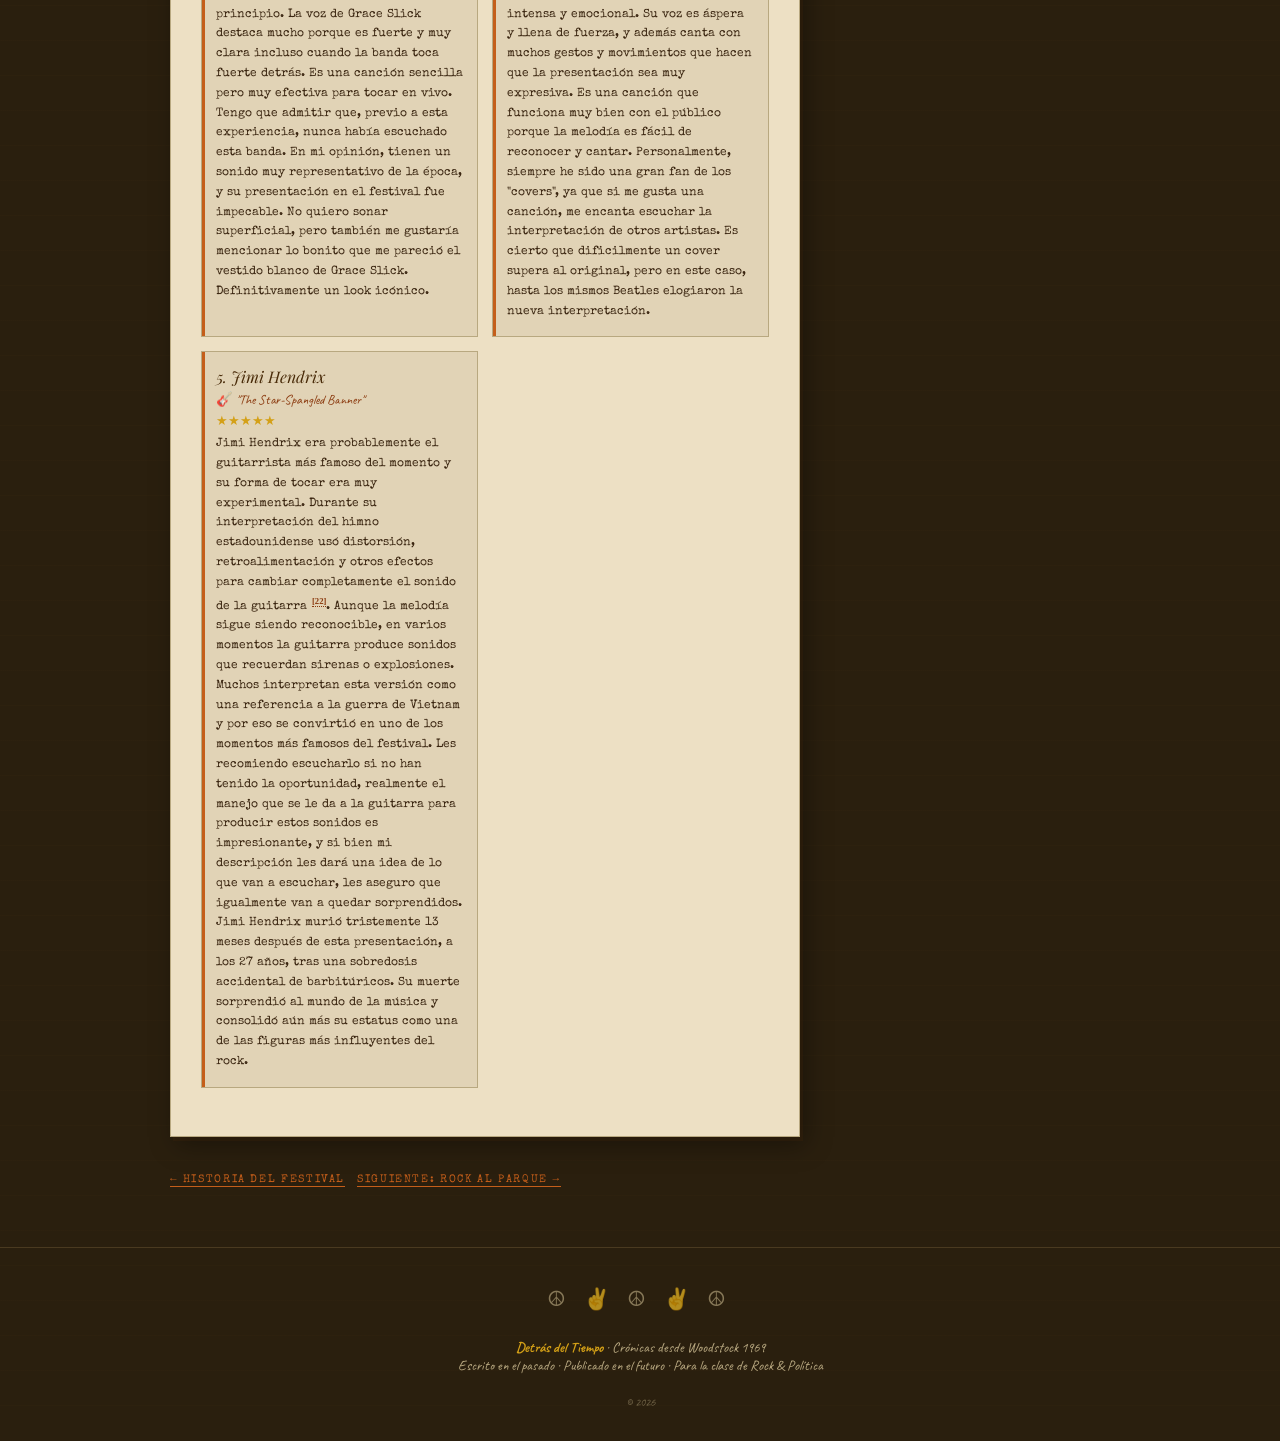
==== commit 1ed51e1a: "Update artistas.html" ====
--- a/artistas.html
+++ b/artistas.html
@@ -113,9 +113,8 @@
             <p class="artist-name">5. Jimi Hendrix</p>
             <p class="artist-song">🎸 "The Star-Spangled Banner"</p>
             <p class="artist-stars">★★★★★</p>
-            <p class="artist-desc">Jimi Hendrix era probablemente el guitarrista más famoso del momento y su forma de tocar era muy experimental. Durante su interpretación del himno estadounidense usó distorsión, retroalimentación y otros efectos para cambiar completamente el sonido de la guitarra. Aunque la melodía sigue siendo reconocible, en varios momentos la guitarra produce sonidos que recuerdan sirenas o explosiones. Muchos interpretan esta versión como una referencia a la guerra de Vietnam y por eso se convirtió en uno de los momentos más famosos del festival. Les recomiendo 
-              escucharlo si no han tenido la oportunidad, realmente el manejo que se le da a la guitarra para producir estos sonidos es impresionante, y si bien mi descripción les dará una idea de lo que van a escuchar, les aseguro que igualmente van a quedar sorprendidos.
-              <a href="fuentes.html#h23" class="cite-link" title="Jimi Hendrix's National Anthem – Live For Live Music">[22]</a> Jimi Hendrix murió tristemente 13 meses después de esta presentación, a los 27 años, tras una sobredosis accidental de barbitúricos. Su muerte sorprendió al mundo de la música y consolidó aún más su estatus como una de las figuras más influyentes del rock.</p>
+            <p class="artist-desc">Jimi Hendrix era probablemente el guitarrista más famoso del momento y su forma de tocar era muy experimental. Durante su interpretación del himno estadounidense usó distorsión, retroalimentación y otros efectos para cambiar completamente el sonido de la guitarra <a href="fuentes.html#h23" class="cite-link" title="Jimi Hendrix's National Anthem – Live For Live Music">[22]</a>. Aunque la melodía sigue siendo reconocible, en varios momentos la guitarra produce sonidos que recuerdan sirenas o explosiones. Muchos interpretan esta versión como una referencia a la guerra de Vietnam y por eso se convirtió en uno de los momentos más famosos del festival. Les recomiendo 
+              escucharlo si no han tenido la oportunidad, realmente el manejo que se le da a la guitarra para producir estos sonidos es impresionante, y si bien mi descripción les dará una idea de lo que van a escuchar, les aseguro que igualmente van a quedar sorprendidos. Jimi Hendrix murió tristemente 13 meses después de esta presentación, a los 27 años, tras una sobredosis accidental de barbitúricos. Su muerte sorprendió al mundo de la música y consolidó aún más su estatus como una de las figuras más influyentes del rock.</p>
           </div>
 
       </div>
